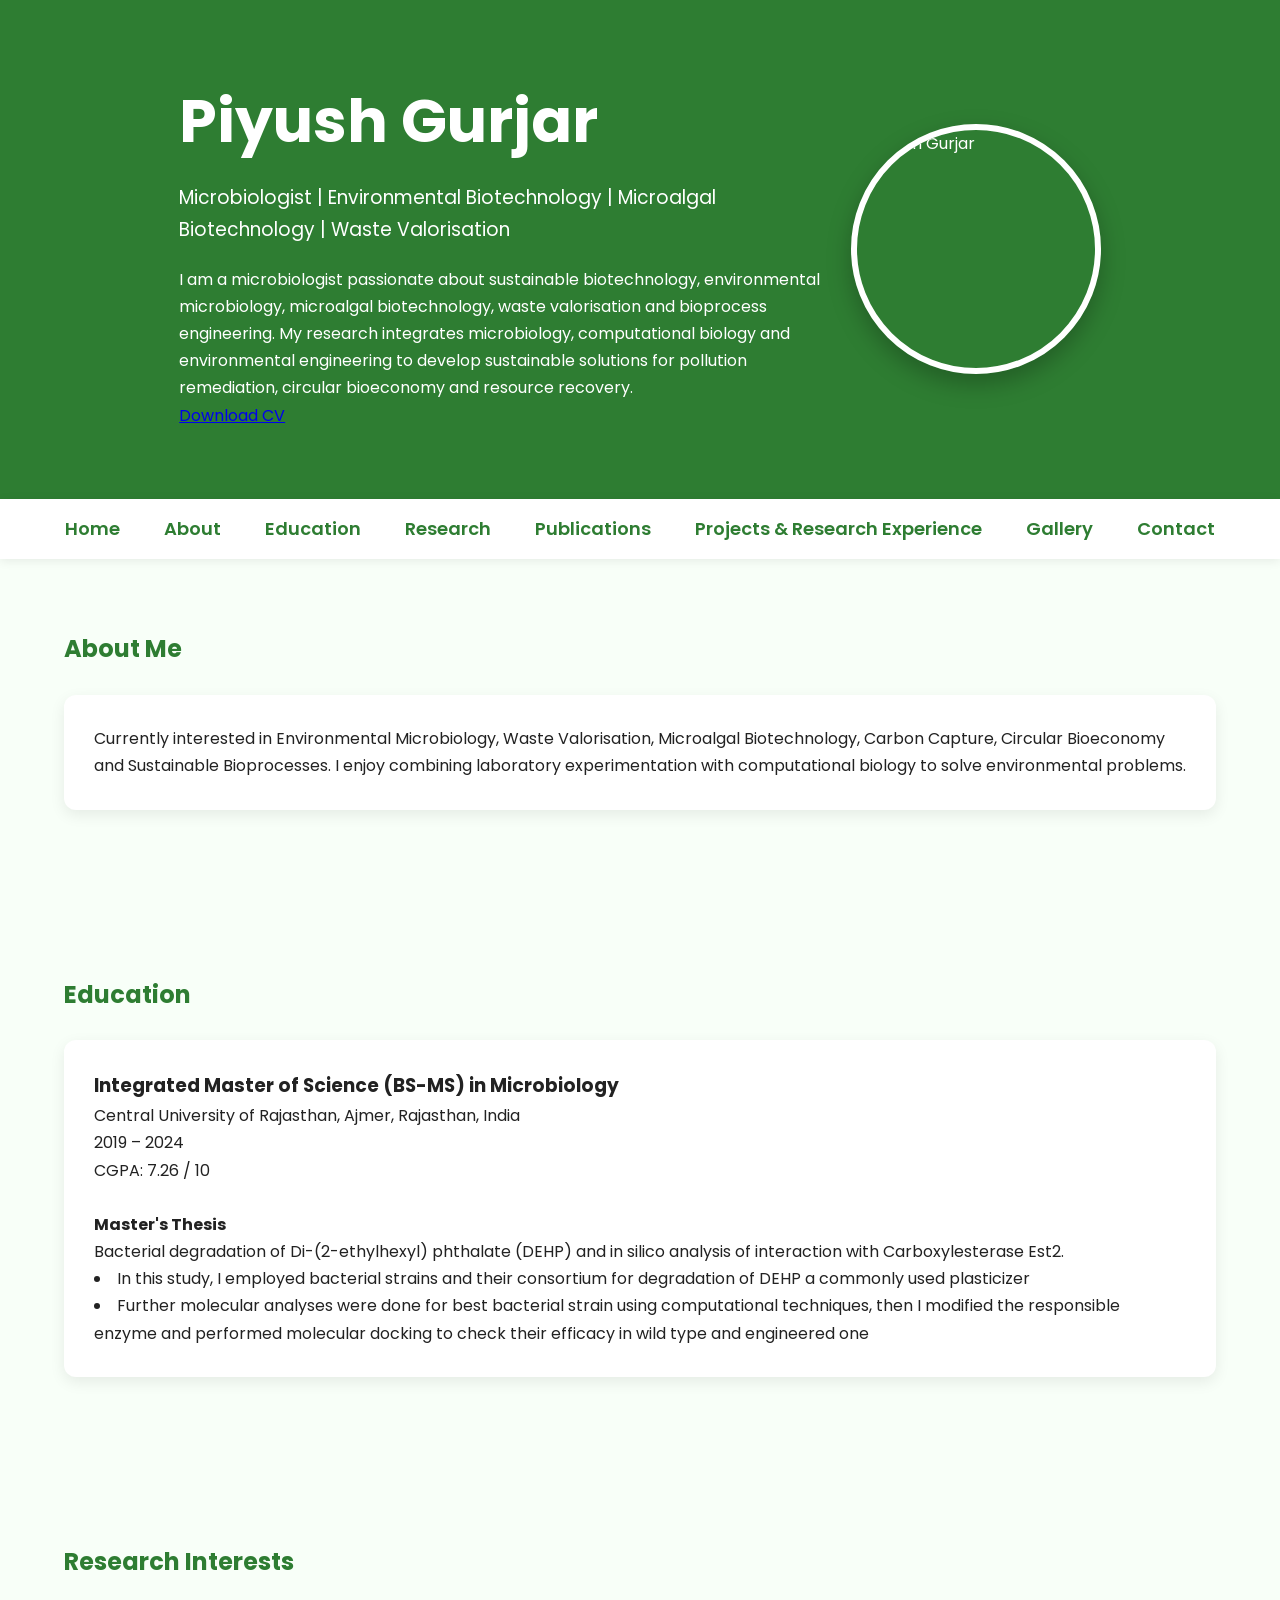
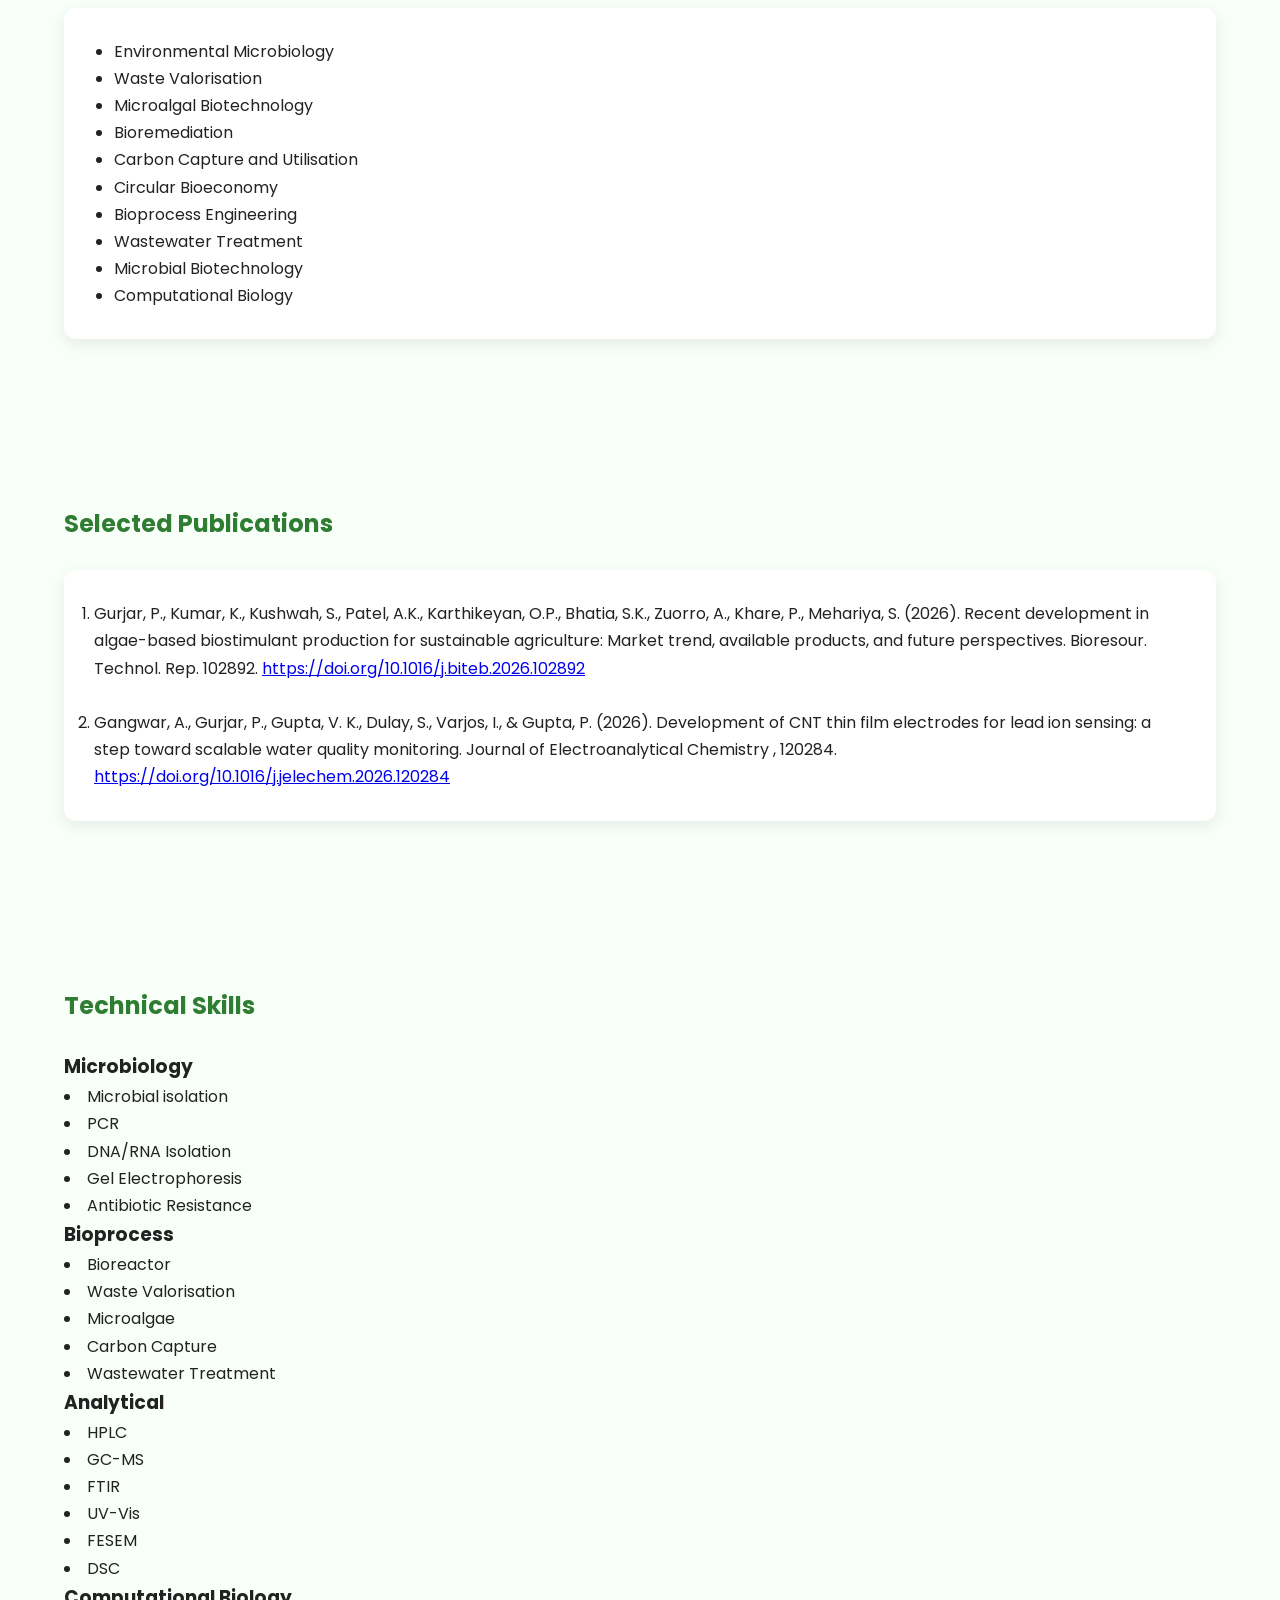
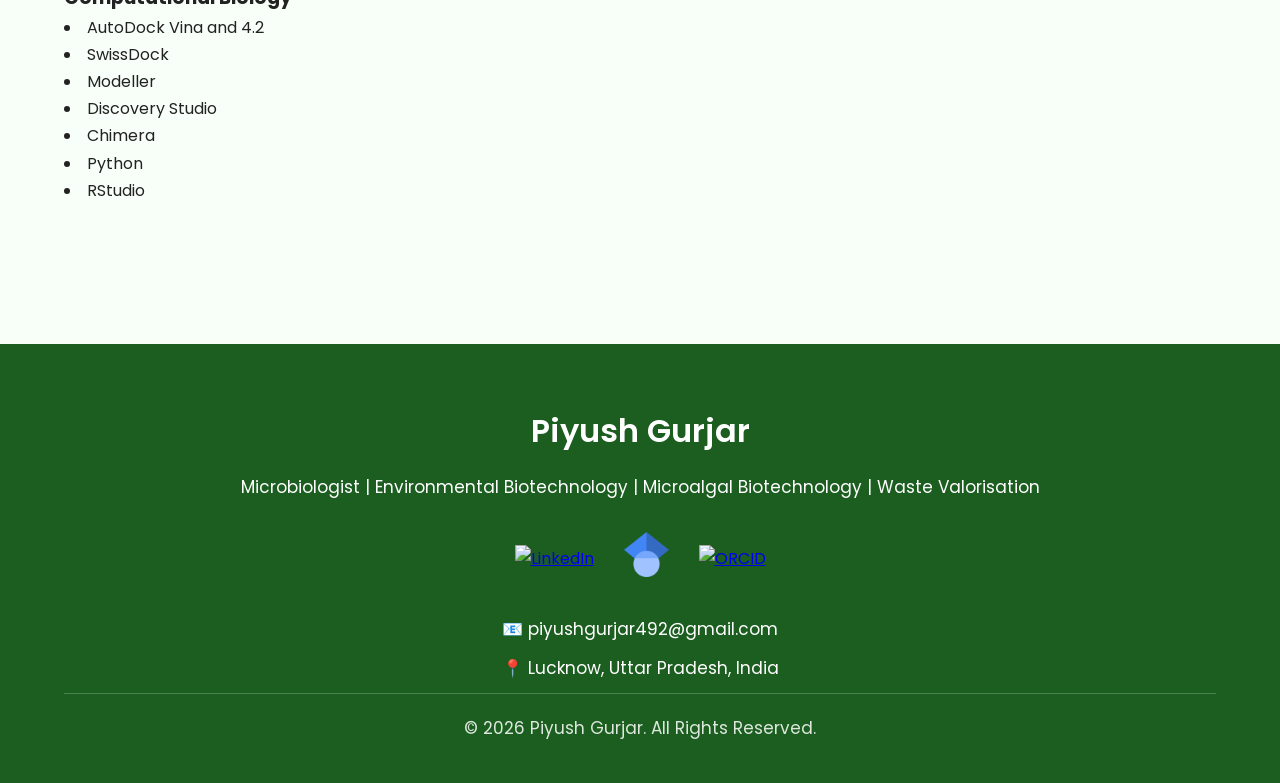
==== index.html @ f76531c5 "Update index.html" ====
<!DOCTYPE html>
<html lang="en">
<head>
<meta charset="UTF-8">
<meta name="viewport" content="width=device-width, initial-scale=1.0">

<title>Piyush Gurjar | Research Portfolio</title>

<link rel="icon" type="image/png" href="image/whatsApp.png">

<link href="https://fonts.googleapis.com/css2?family=Poppins:wght@300;400;500;600;700&display=swap" rel="stylesheet">

<style>

*{
margin:0;
padding:0;
box-sizing:border-box;
font-family:Poppins,sans-serif;
scroll-behavior:smooth;
}

html{

scroll-behavior:smooth;

}

section{

scroll-margin-top:80px;

}

body{

background:#F8FFF8;
color:#222;
line-height:1.7;

}

header{ 

background:#2E7D32; 
color:white; 
padding:70px 10%; 

}

.container{

width:90%;
max-width:1200px;
margin:auto;

}

.hero{

display:flex;
justify-content:space-between;
align-items:center;
flex-wrap:wrap;

}

.hero-text{

flex:1;

}

.hero h1{

font-size:60px;
font-weight:700;
margin-bottom:10px;

}

.hero h3{

font-weight:400;
margin-bottom:20px;

}

.hero p{

max-width:650px;

}

.photo{

width:250px;
height:250px;
border-radius:50%;
overflow:hidden;
border:6px solid white;
box-shadow:0 10px 25px rgba(0,0,0,0.25);

}

.photo img{

width:100%;
height:100%;
object-fit:cover;
display:block;

}

nav{

background:white;
padding:15px;
text-align:center;
box-shadow:0 2px 10px rgba(0,0,0,.08);

position:sticky;
top:0;
z-index:1000;

}

nav a{

text-decoration:none;
color:#2E7D32;
margin:20px;
font-weight:600;
font-size:18px;
transition:.3s;

}

nav a:hover{

color:#1B5E20;

}

section{

padding:70px 0;

}

h2{

color:#2E7D32;
margin-bottom:25px;

}

.card{

background:white;
padding:30px;
margin-bottom:25px;
border-radius:12px;
box-shadow:0 5px 15px rgba(0,0,0,.08);
transition:0.3s ease;

}

.card:hover{

transform:translateY(-8px);
box-shadow:0 15px 35px rgba(0,0,0,.15);

}

ul{

padding-left:20px;

}

/*======================================================
                      FOOTER
=======================================================*/

footer{

background:#1B5E20;
color:white;
width:100%;
padding:60px 0 30px;
margin-top:70px;

}

.footer-content{

width:90%;
max-width:1200px;
margin:auto;
text-align:center;

}

.footer-content h3{

font-size:32px;
font-weight:600;
margin-bottom:15px;

}

.footer-content p{

font-size:17px;
margin:10px 0;
line-height:1.7;

}

.footer-social{

display:flex;
justify-content:center;
align-items:center;
gap:30px;
margin:30px 0;

}

.footer-social img{

width:45px;
height:45px;
transition:.3s;

}

.footer-social img:hover{

transform:scale(1.15);

}

.footer-social img.linkedin-logo{

width:60px !important;
height:60px !important;

}

.copyright{

margin-top:30px;
padding-top:20px;
border-top:1px solid rgba(255,255,255,.25);
font-size:15px;
opacity:.85;

}
  
@media(max-width:800px){

.hero{

flex-direction:column;

}

.photo{

margin-top:40px;

}

.hero h1{

font-size:36px;

}

}

</style>

</head>

<body>

<header>

<div class="container hero">

<div class="hero-text">

<h1>Piyush Gurjar</h1>

<h3>Microbiologist | Environmental Biotechnology | Microalgal Biotechnology | Waste Valorisation</h3>

<p>

I am a microbiologist passionate about sustainable biotechnology, environmental microbiology, microalgal biotechnology, waste valorisation and bioprocess engineering. My research integrates microbiology, computational biology and environmental engineering to develop sustainable solutions for pollution remediation, circular bioeconomy and resource recovery.

</p>

<a href="cv/Piyush_Gurjar_CV.pdf" class="button">Download CV</a>

</div>

<div class="photo">
    <img src="image/WhatsApp.jpg" alt="Piyush Gurjar">
</div>

</div>

</header>

<nav>

<a href="index.html">Home</a>

<a href="about.html">About</a>

<a href="education.html">Education</a>

<a href="research.html">Research</a>

<a href="publications.html">Publications</a>

<a href="projects.html">Projects & Research Experience </a>

<a href="gallery.html">Gallery</a>

<a href="contact.html">Contact</a>

</nav>

<div class="container">

<section id="about">

<h2>About Me</h2>

<div class="card">

<p>

Currently interested in Environmental Microbiology, Waste Valorisation, Microalgal Biotechnology, Carbon Capture, Circular Bioeconomy and Sustainable Bioprocesses.

I enjoy combining laboratory experimentation with computational biology to solve environmental problems.

</p>

</div>

</section>

<section id="education">

<h2>Education</h2>

<div class="card">

<h3>Integrated Master of Science (BS-MS) in Microbiology</h3>

<p>

Central University of Rajasthan, Ajmer, Rajasthan, India

</p>

<p>

2019 – 2024

</p>

<p>

CGPA: 7.26 / 10

</p>

<br>

<b>Master's Thesis</b>

<p>

Bacterial degradation of Di-(2-ethylhexyl) phthalate (DEHP) and in silico analysis of interaction with Carboxylesterase Est2.

<p>
    
<li>In this study, I employed bacterial strains and their consortium for degradation of DEHP a commonly used plasticizer</li>
<li>Further molecular analyses were done for best bacterial strain using computational techniques, then I modified the responsible enzyme and performed molecular docking to check their efficacy in wild type and engineered one</li>

<p>

</p>

</div>

</section>

<section id="research">

<h2>Research Interests</h2>

<div class="card">

<ul>

<li>Environmental Microbiology</li>

<li>Waste Valorisation</li>

<li>Microalgal Biotechnology</li>

<li>Bioremediation</li>

<li>Carbon Capture and Utilisation</li>

<li>Circular Bioeconomy</li>

<li>Bioprocess Engineering</li>

<li>Wastewater Treatment</li>

<li>Microbial Biotechnology</li>

<li>Computational Biology</li>

</ul>

</div>

</section>

<section id="publications">

<h2>Selected Publications</h2>

<div class="card">

<ol>

<li>

Gurjar, P., Kumar, K., Kushwah, S., Patel, A.K., Karthikeyan, O.P., Bhatia, S.K., Zuorro, A., Khare, P., Mehariya, S. (2026). Recent development in algae-based biostimulant production for sustainable agriculture: Market trend, available products, and future perspectives. <i> </i>Bioresour. Technol. Rep. <i></i> 102892. <a href="https://doi.org/10.1016/j.biteb.2026.102892" target="_blank">
https://doi.org/10.1016/j.biteb.2026.102892
</a>

</li>

<br>

<li>

Gangwar, A., Gurjar, P., Gupta, V. K., Dulay, S., Varjos, I., & Gupta, P. (2026). Development of CNT thin film electrodes for lead ion sensing: a step toward scalable water quality monitoring. <i> </i>Journal of Electroanalytical Chemistry <i></i>, 120284. <a href="https://doi.org/10.1016/j.jelechem.2026.120284" target="_blank">
https://doi.org/10.1016/j.jelechem.2026.120284
</a>

</li>

</ol>

</div>

</section>

<section id="skills">

<h2>Technical Skills</h2>

<div class="skills">

<div class="skill">

<h3>Microbiology</h3>

 <li>Microbial isolation</li>

 <li>PCR</li>

 <li>DNA/RNA Isolation</li>

 <li>Gel Electrophoresis</li>

 <li>Antibiotic Resistance</li>

</div>

<div class="skill">

<h3>Bioprocess</h3>

<li>Bioreactor</li>

<li>Waste Valorisation</li>

<li>Microalgae</li>

<li>Carbon Capture</li>

<li>Wastewater Treatment</li>

</div>

<div class="skill">

<h3>Analytical</h3>

<li>HPLC</li>

<li>GC-MS</li>

<li>FTIR</li>

<li>UV-Vis</li>

<li>FESEM</li>

<li>DSC</li>

</div>

<div class="skill">

<h3>Computational Biology</h3>

<li>AutoDock Vina and 4.2</li>

<li>SwissDock</li>

<li>Modeller</li>

<li>Discovery Studio</li>

<li>Chimera</li>

<li>Python</li>

<li>RStudio</li>

</div>

</div>

</section>

</div>

<!-- ===================== FOOTER ===================== -->

<footer>

<div class="footer-content">

<h3>Piyush Gurjar</h3>

<p>

Microbiologist | Environmental Biotechnology | Microalgal Biotechnology | Waste Valorisation

</p>

<div class="footer-social">

<a href="https://www.linkedin.com/in/piyush-gurjar-007026311/" target="_blank">
    <img src="image/Linkedin.png" alt="LinkedIn" style="width:75px; height:75px;">
</a>

<a href="https://scholar.google.com/citations?user=6r19AZgAAAAJ&hl=en" target="_blank">

<img src="image/Google Scholar.png" alt="Google Scholar">

</a>

<a href="https://orcid.org/0009-0009-3135-6695" target="_blank">

<img src="image/ORCID_iD.png" alt="ORCID">

</a>

</div>

<p>

📧 piyushgurjar492@gmail.com

</p>

<p>

📍 Lucknow, Uttar Pradesh, India

</p>

<p class="copyright">

© 2026 Piyush Gurjar. All Rights Reserved.

</p>

</div>

</footer>

</body>

</html>
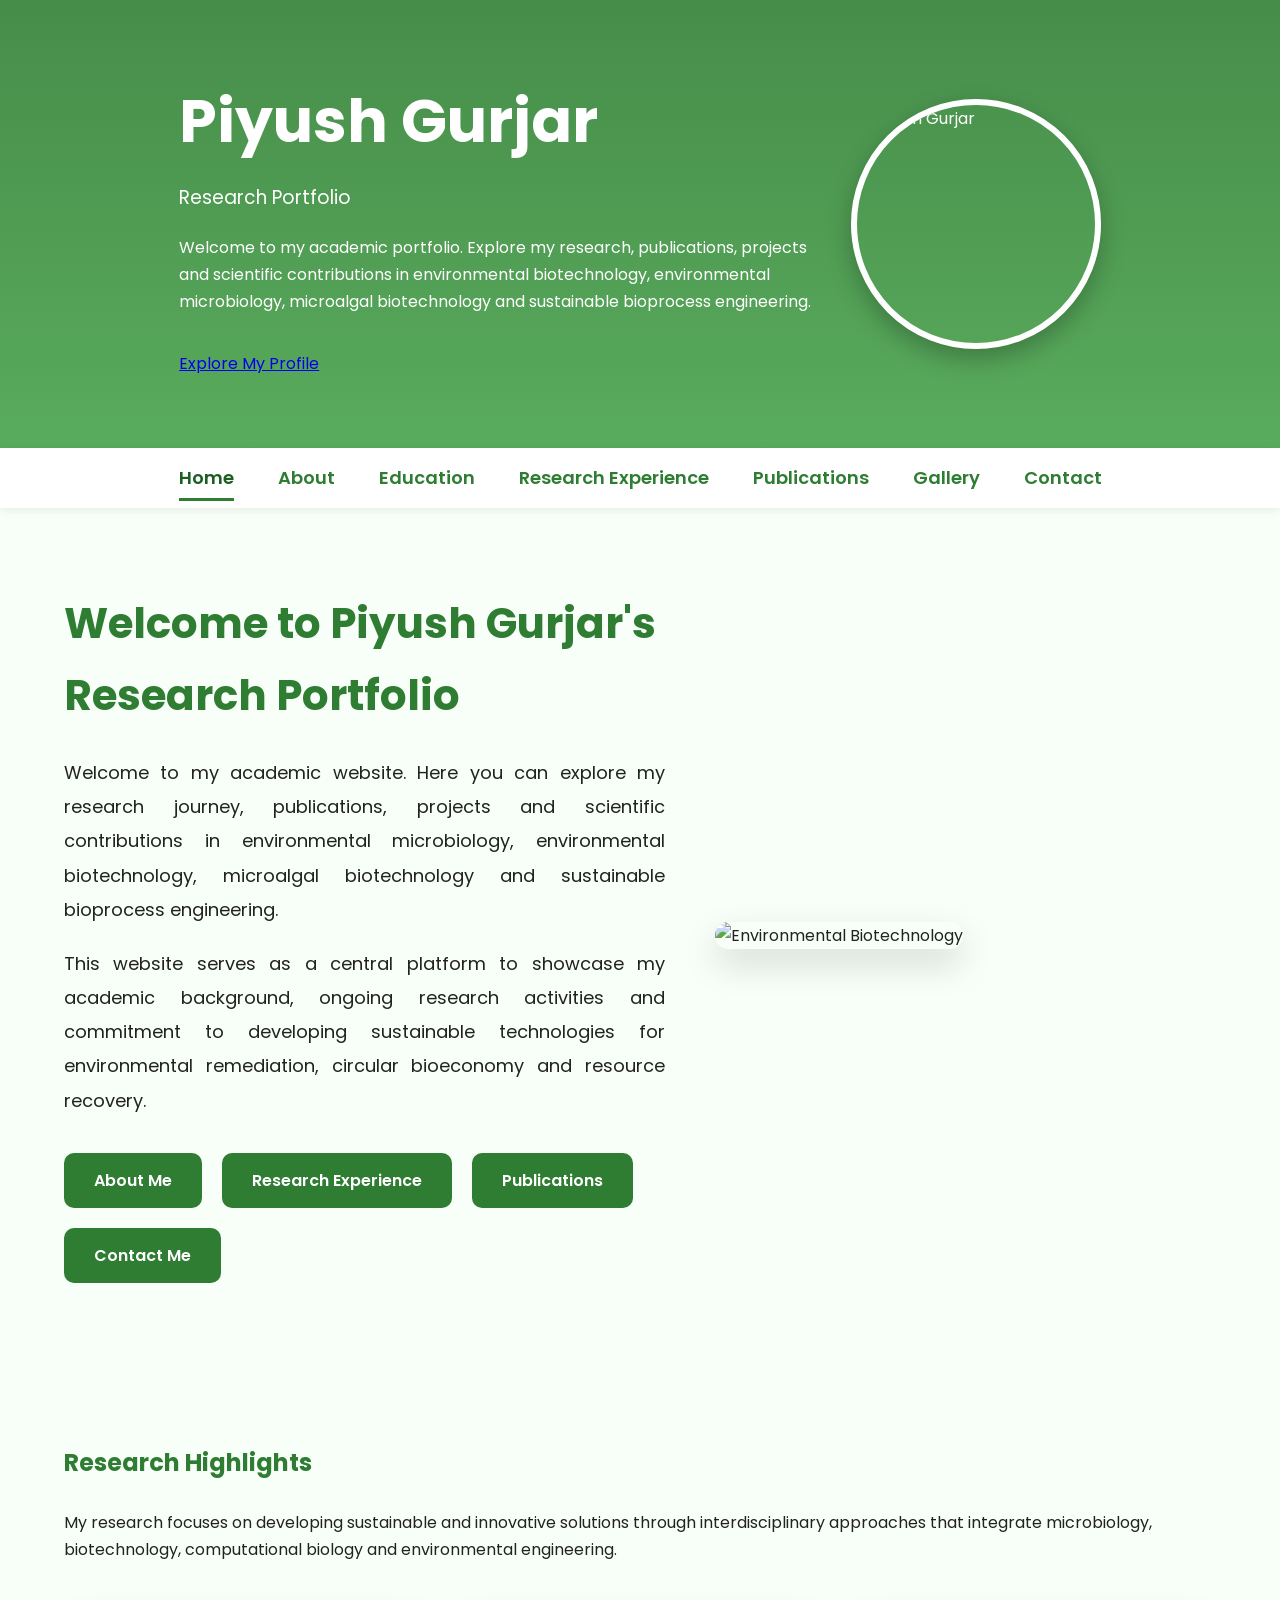
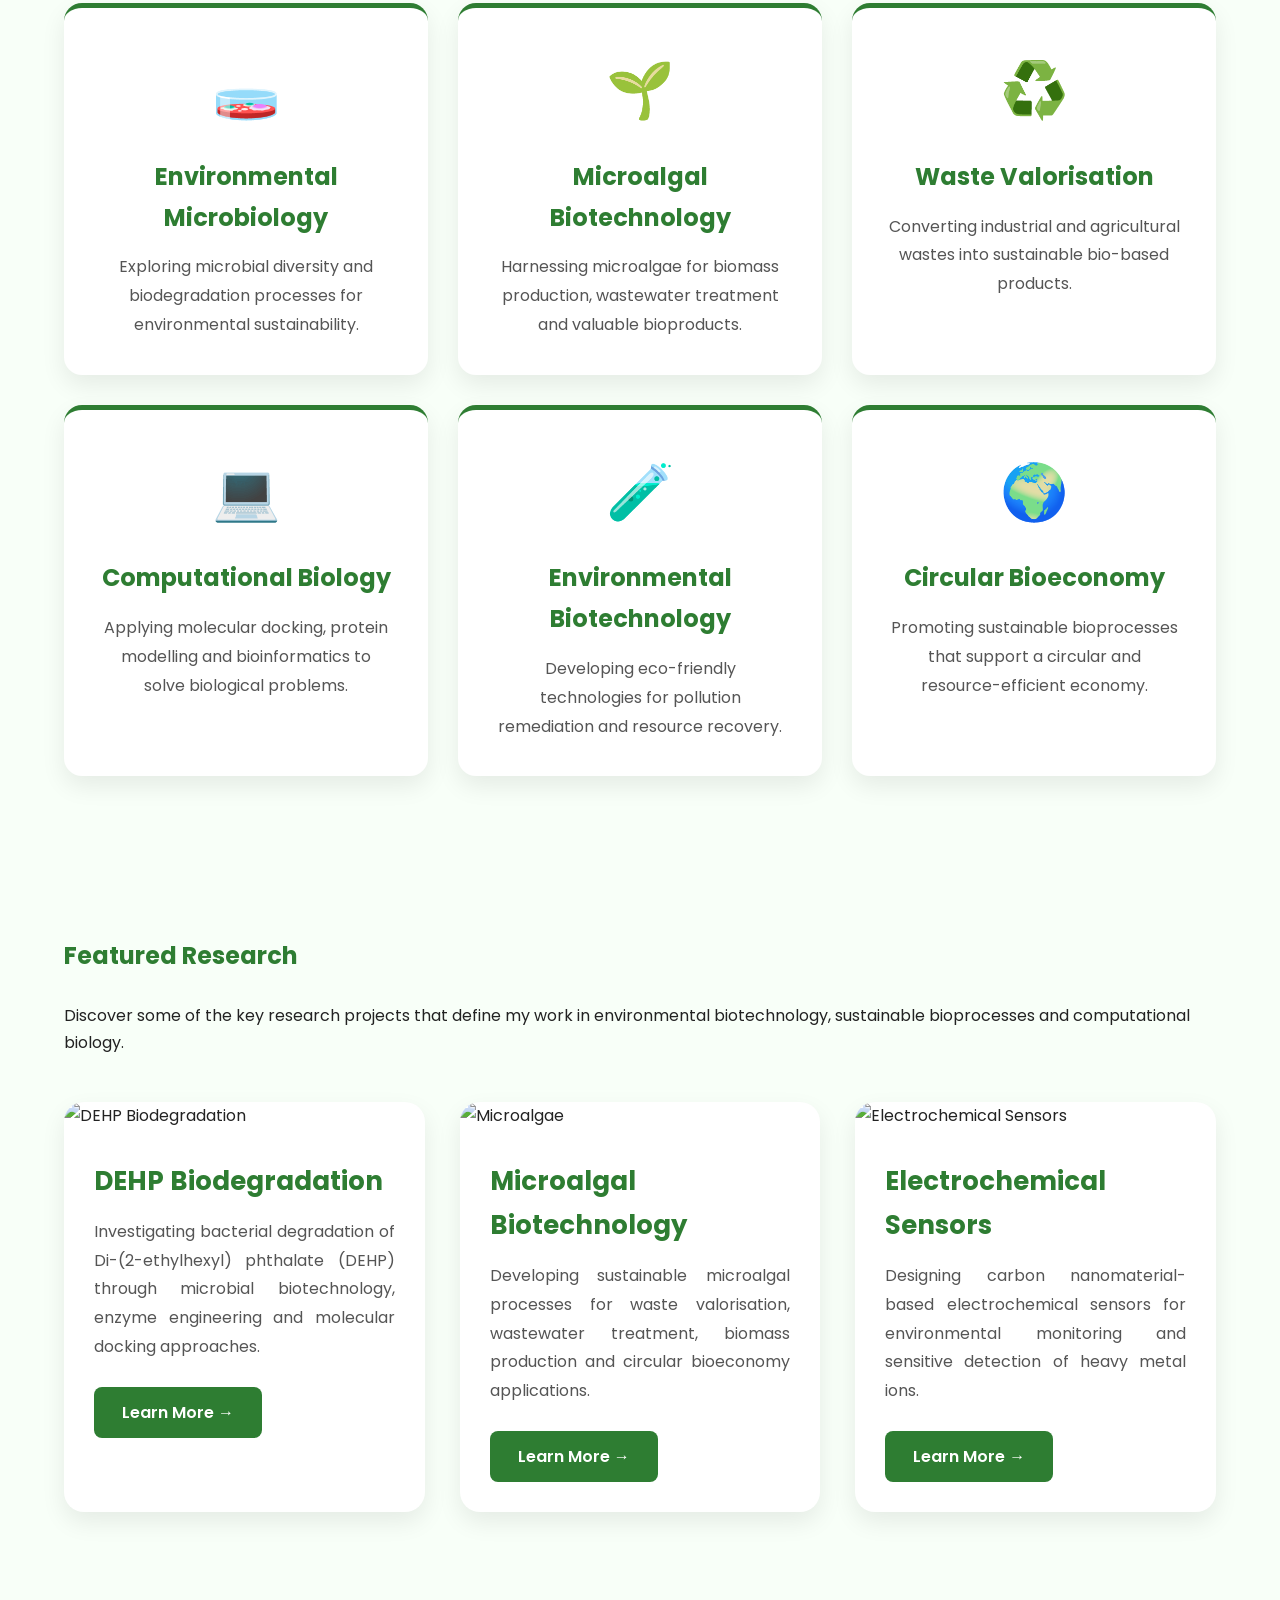
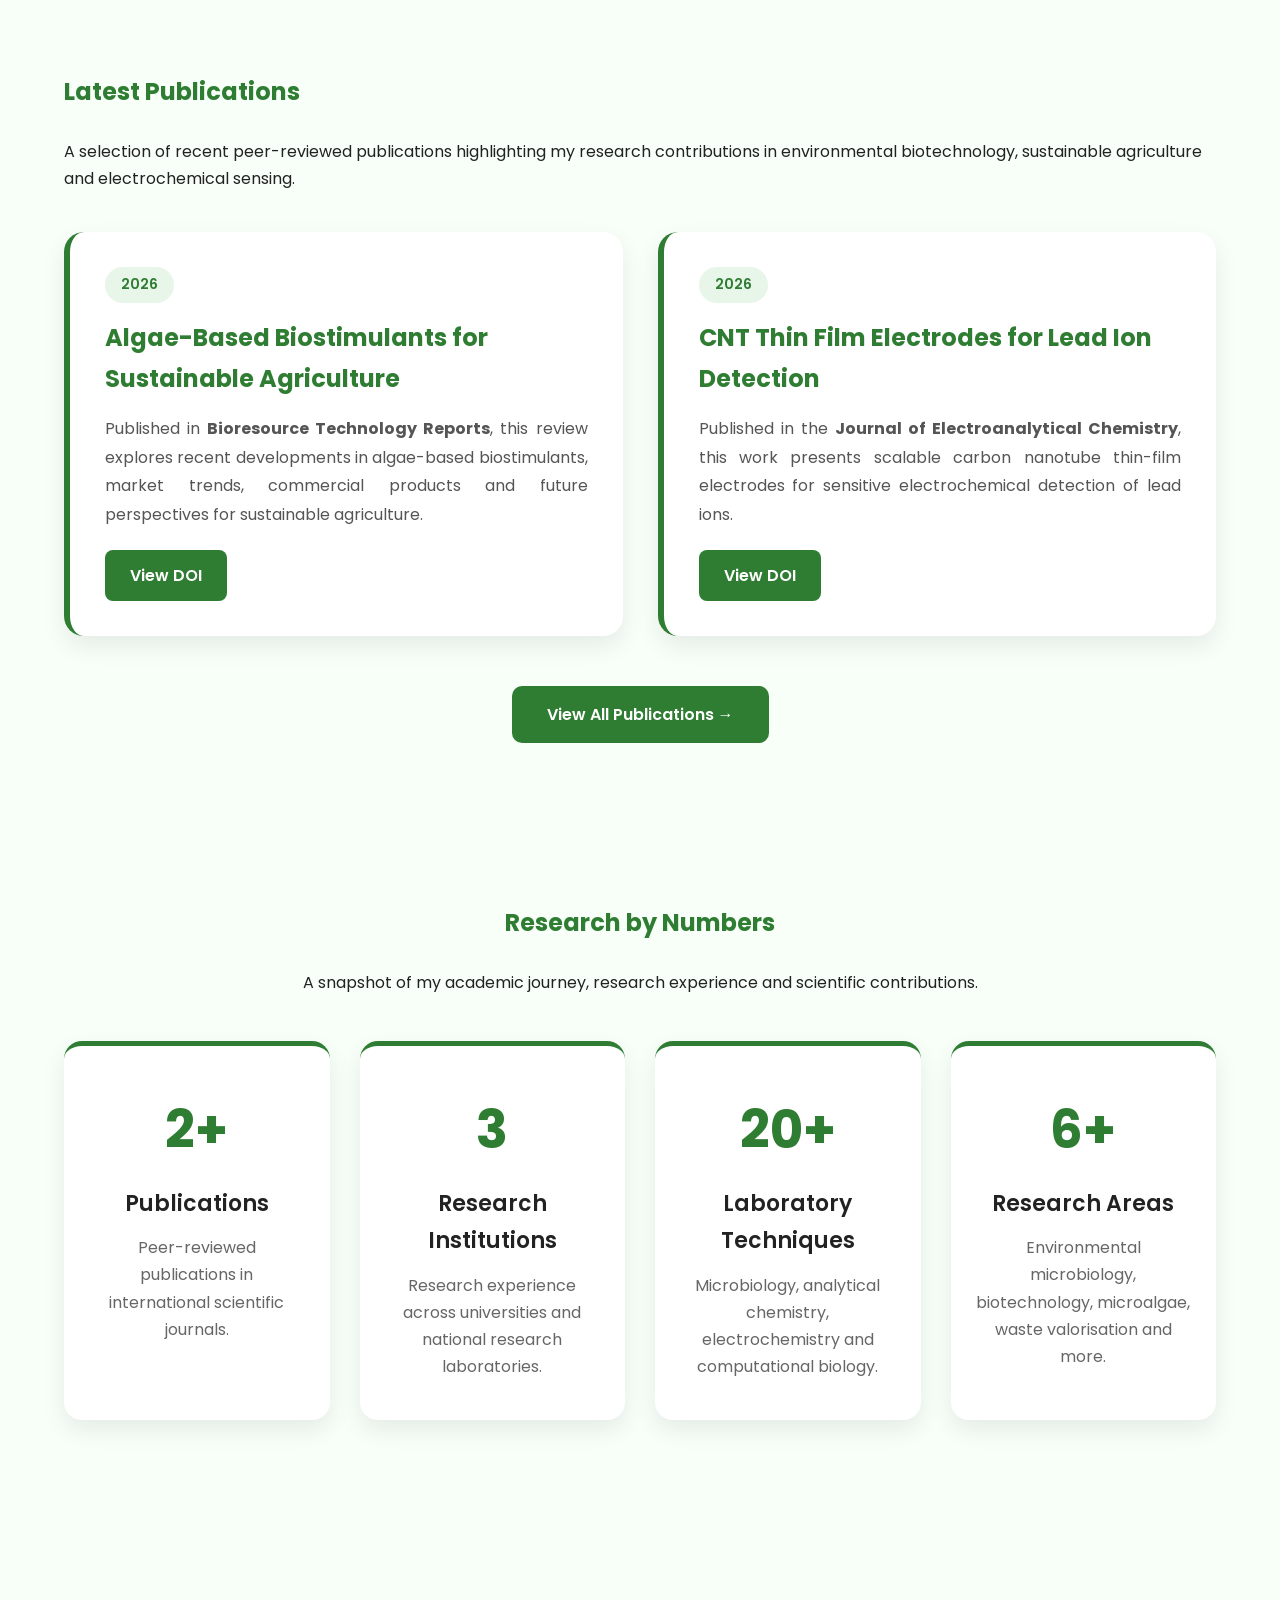
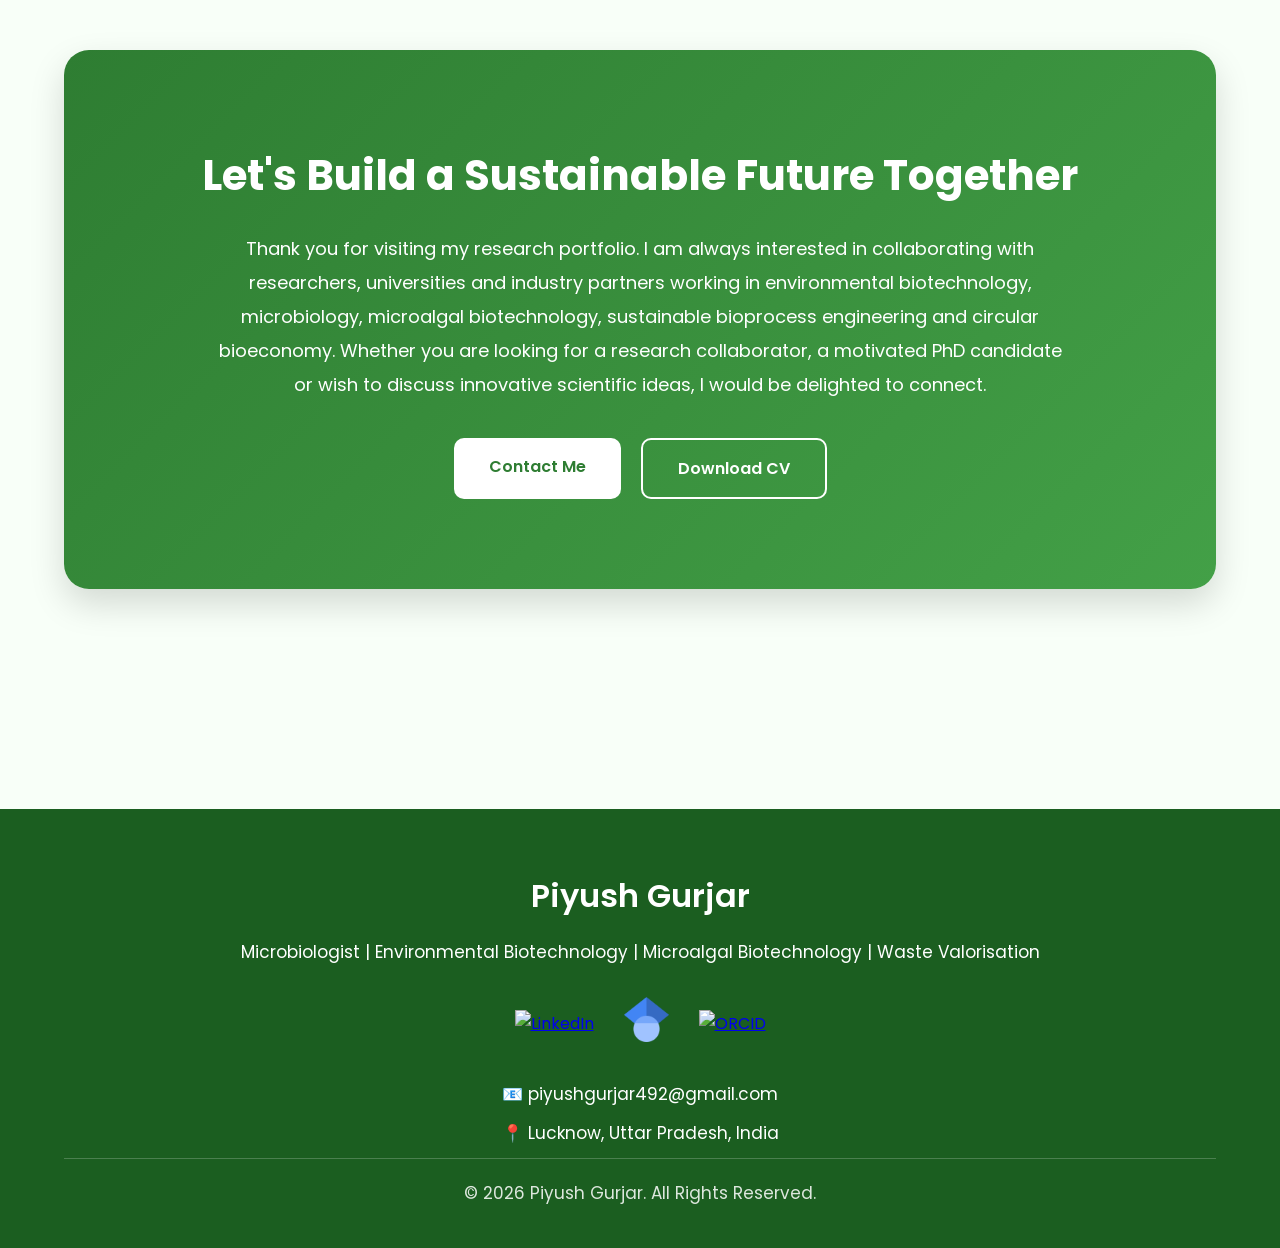
==== commit f01ef5da: "Update index.html" ====
--- a/index.html
+++ b/index.html
@@ -4,7 +4,7 @@
 <meta charset="UTF-8">
 <meta name="viewport" content="width=device-width, initial-scale=1.0">
 
-<title>Piyush Gurjar | Research Portfolio</title>
+<title>Home | Piyush Gurjar</title>
 
 <link rel="icon" type="image/png" href="image/whatsApp.png">
 
@@ -40,11 +40,14 @@
 
 }
 
-header{ 
-
-background:#2E7D32; 
-color:white; 
-padding:70px 10%; 
+header{
+
+background:
+linear-gradient(rgba(46,125,50,.88),rgba(67,160,71,.88)),
+url("image/header-bg.jpg") center/cover;
+
+padding:70px 10%;
+color:white;
 
 }
 
@@ -139,6 +142,17 @@
 nav a:hover{
 
 color:#1B5E20;
+background:#E8F5E9;
+padding:8px 15px;
+border-radius:8px;
+
+}
+
+nav a.active{
+
+color:#1B5E20;
+border-bottom:3px solid #2E7D32;
+padding-bottom:8px;
 
 }
 
@@ -281,6 +295,513 @@
 
 }
 
+/*======================================================
+        WELCOME SECTION
+=======================================================*/
+
+.welcome{
+
+padding:80px 0;
+
+}
+
+.welcome-grid{
+
+display:grid;
+
+grid-template-columns:1.2fr 1fr;
+
+gap:50px;
+
+align-items:center;
+
+}
+
+.welcome-text h2{
+
+font-size:42px;
+
+color:#2E7D32;
+
+margin-bottom:25px;
+
+}
+
+.welcome-text p{
+
+font-size:18px;
+
+line-height:1.9;
+
+margin-bottom:20px;
+
+text-align:justify;
+
+}
+
+.welcome-image img{
+
+width:100%;
+
+border-radius:20px;
+
+box-shadow:0 15px 35px rgba(0,0,0,.15);
+
+}
+
+.welcome-buttons{
+
+margin-top:35px;
+
+display:flex;
+
+gap:20px;
+
+flex-wrap:wrap;
+
+}
+
+.home-btn{
+
+background:#2E7D32;
+
+color:white;
+
+padding:14px 30px;
+
+text-decoration:none;
+
+border-radius:10px;
+
+font-weight:600;
+
+transition:.3s;
+
+}
+
+.home-btn:hover{
+
+background:#1B5E20;
+
+transform:translateY(-4px);
+
+}
+
+/*======================================================
+                RESEARCH HIGHLIGHTS
+=======================================================*/
+
+.highlights{
+
+padding:80px 0;
+
+}
+
+.highlight-grid{
+
+display:grid;
+grid-template-columns:repeat(auto-fit,minmax(280px,1fr));
+gap:30px;
+margin-top:40px;
+
+}
+
+.highlight-card{
+
+background:white;
+padding:35px;
+text-align:center;
+border-radius:18px;
+box-shadow:0 10px 25px rgba(0,0,0,.08);
+border-top:5px solid #2E7D32;
+transition:.35s;
+
+}
+
+.highlight-card:hover{
+
+transform:translateY(-8px);
+box-shadow:0 20px 40px rgba(0,0,0,.15);
+
+}
+
+.highlight-icon{
+
+font-size:55px;
+margin-bottom:20px;
+
+}
+
+.highlight-card h3{
+
+color:#2E7D32;
+font-size:24px;
+margin-bottom:15px;
+
+}
+
+.highlight-card p{
+
+color:#555;
+line-height:1.8;
+text-align:center;
+
+}
+
+/*======================================================
+                FEATURED RESEARCH
+=======================================================*/
+
+.featured{
+
+padding:80px 0;
+
+}
+
+.featured-grid{
+
+display:grid;
+grid-template-columns:repeat(auto-fit,minmax(340px,1fr));
+gap:35px;
+margin-top:45px;
+
+}
+
+.featured-card{
+
+background:white;
+border-radius:20px;
+overflow:hidden;
+box-shadow:0 10px 25px rgba(0,0,0,.08);
+transition:.35s;
+
+}
+
+.featured-card:hover{
+
+transform:translateY(-10px);
+box-shadow:0 20px 40px rgba(0,0,0,.15);
+
+}
+
+.featured-card img{
+
+width:100%;
+height:240px;
+object-fit:cover;
+transition:.4s;
+
+}
+
+.featured-card:hover img{
+
+transform:scale(1.05);
+
+}
+
+.featured-content{
+
+padding:30px;
+
+}
+
+.featured-content h3{
+
+color:#2E7D32;
+font-size:26px;
+margin-bottom:15px;
+
+}
+
+.featured-content p{
+
+line-height:1.8;
+margin-bottom:25px;
+color:#555;
+text-align:justify;
+
+}
+
+.featured-btn{
+
+display:inline-block;
+padding:12px 28px;
+background:#2E7D32;
+color:white;
+text-decoration:none;
+font-weight:600;
+border-radius:8px;
+transition:.3s;
+
+}
+
+.featured-btn:hover{
+
+background:#1B5E20;
+
+}
+
+/*======================================================
+                LATEST PUBLICATIONS
+=======================================================*/
+
+.publication-preview{
+
+padding:80px 0;
+
+}
+
+.publication-grid{
+
+display:grid;
+grid-template-columns:repeat(auto-fit,minmax(380px,1fr));
+gap:35px;
+margin-top:40px;
+
+}
+
+.publication-card{
+
+background:white;
+padding:35px;
+border-radius:20px;
+box-shadow:0 10px 25px rgba(0,0,0,.08);
+border-left:6px solid #2E7D32;
+transition:.35s;
+
+}
+
+.publication-card:hover{
+
+transform:translateY(-8px);
+box-shadow:0 20px 40px rgba(0,0,0,.15);
+
+}
+
+.publication-year{
+
+display:inline-block;
+background:#E8F5E9;
+color:#2E7D32;
+padding:6px 16px;
+border-radius:20px;
+font-size:14px;
+font-weight:600;
+margin-bottom:15px;
+
+}
+
+.publication-card h3{
+
+color:#2E7D32;
+font-size:24px;
+margin-bottom:15px;
+
+}
+
+.publication-card p{
+
+line-height:1.8;
+text-align:justify;
+margin-bottom:20px;
+color:#555;
+
+}
+
+.publication-links{
+
+display:flex;
+gap:15px;
+flex-wrap:wrap;
+
+}
+
+.publication-btn{
+
+display:inline-block;
+padding:12px 25px;
+background:#2E7D32;
+color:white;
+text-decoration:none;
+border-radius:8px;
+font-weight:600;
+transition:.3s;
+
+}
+
+.publication-btn:hover{
+
+background:#1B5E20;
+
+}
+
+.view-all{
+
+text-align:center;
+margin-top:50px;
+
+}
+
+.view-all a{
+
+display:inline-block;
+padding:15px 35px;
+background:#2E7D32;
+color:white;
+text-decoration:none;
+border-radius:10px;
+font-weight:600;
+transition:.3s;
+
+}
+
+.view-all a:hover{
+
+background:#1B5E20;
+
+}
+
+/*======================================================
+                RESEARCH BY NUMBERS
+=======================================================*/
+
+.statistics{
+
+padding:80px 0;
+text-align:center;
+
+}
+
+.stats-grid{
+
+display:grid;
+grid-template-columns:repeat(auto-fit,minmax(220px,1fr));
+gap:30px;
+margin-top:45px;
+
+}
+
+.stat-card{
+
+background:white;
+padding:40px 25px;
+border-radius:18px;
+box-shadow:0 10px 25px rgba(0,0,0,.08);
+border-top:5px solid #2E7D32;
+transition:.35s;
+
+}
+
+.stat-card:hover{
+
+transform:translateY(-8px);
+box-shadow:0 20px 40px rgba(0,0,0,.15);
+
+}
+
+.stat-number{
+
+font-size:52px;
+font-weight:700;
+color:#2E7D32;
+margin-bottom:10px;
+
+}
+
+.stat-title{
+
+font-size:22px;
+font-weight:600;
+margin-bottom:12px;
+color:#222;
+
+}
+
+.stat-card p{
+
+font-size:16px;
+line-height:1.7;
+color:#666;
+
+}
+
+/*======================================================
+            COLLABORATION SECTION
+=======================================================*/
+
+.collaboration{
+
+padding:90px 50px;
+margin:80px 0;
+background:linear-gradient(135deg,#2E7D32,#43A047);
+border-radius:25px;
+text-align:center;
+color:white;
+box-shadow:0 15px 35px rgba(0,0,0,.15);
+
+}
+
+.collaboration h2{
+
+font-size:42px;
+margin-bottom:20px;
+color:white;
+
+}
+
+.collaboration p{
+
+max-width:850px;
+margin:0 auto 35px;
+font-size:18px;
+line-height:1.9;
+
+}
+
+.collaboration-buttons{
+
+display:flex;
+justify-content:center;
+flex-wrap:wrap;
+gap:20px;
+
+}
+
+.collaboration-btn{
+
+display:inline-block;
+padding:15px 35px;
+background:white;
+color:#2E7D32;
+text-decoration:none;
+font-weight:600;
+border-radius:10px;
+transition:.3s;
+
+}
+
+.collaboration-btn:hover{
+
+background:#E8F5E9;
+transform:translateY(-4px);
+
+}
+
+.collaboration-btn.secondary{
+
+background:transparent;
+border:2px solid white;
+color:white;
+
+}
+
+.collaboration-btn.secondary:hover{
+
+background:white;
+color:#2E7D32;
+
+}
+  
 </style>
 
 </head>
@@ -295,40 +816,48 @@
 
 <h1>Piyush Gurjar</h1>
 
-<h3>Microbiologist | Environmental Biotechnology | Microalgal Biotechnology | Waste Valorisation</h3>
-
-<p>
-
-I am a microbiologist passionate about sustainable biotechnology, environmental microbiology, microalgal biotechnology, waste valorisation and bioprocess engineering. My research integrates microbiology, computational biology and environmental engineering to develop sustainable solutions for pollution remediation, circular bioeconomy and resource recovery.
-
-</p>
-
-<a href="cv/Piyush_Gurjar_CV.pdf" class="button">Download CV</a>
-
-</div>
+<h3>Research Portfolio</h3>
+
+<p>
+
+Welcome to my academic portfolio. Explore my research, publications, projects and scientific contributions in environmental biotechnology, environmental microbiology, microalgal biotechnology and sustainable bioprocess engineering.
+
+</p>
+
+<div class="welcome-buttons">
+
+<a href="about.html" class="button">
+
+Explore My Profile
+
+</a>
+
+</div>
+
+</div> <!-- Close hero-text -->
 
 <div class="photo">
-    <img src="image/WhatsApp.jpg" alt="Piyush Gurjar">
-</div>
-
-</div>
+
+<img src="image/WhatsApp.jpg" alt="Piyush Gurjar">
+
+</div>
+
+</div> <!-- Close hero -->
 
 </header>
 
 <nav>
 
-<a href="index.html">Home</a>
+<a href="index.html" class="active">Home</a>
 
 <a href="about.html">About</a>
 
 <a href="education.html">Education</a>
 
-<a href="research.html">Research</a>
+<a href="research.html">Research Experience</a>
 
 <a href="publications.html">Publications</a>
 
-<a href="projects.html">Projects & Research Experience </a>
-
 <a href="gallery.html">Gallery</a>
 
 <a href="contact.html">Contact</a>
@@ -337,210 +866,453 @@
 
 <div class="container">
 
-<section id="about">
-
-<h2>About Me</h2>
-
-<div class="card">
-
-<p>
-
-Currently interested in Environmental Microbiology, Waste Valorisation, Microalgal Biotechnology, Carbon Capture, Circular Bioeconomy and Sustainable Bioprocesses.
-
-I enjoy combining laboratory experimentation with computational biology to solve environmental problems.
-
-</p>
+<!--======================================================
+            WELCOME TO MY RESEARCH PORTFOLIO
+=======================================================-->
+
+<section class="welcome">
+
+<div class="welcome-grid">
+
+<div class="welcome-text">
+
+<h2>Welcome to Piyush Gurjar's Research Portfolio</h2>
+
+<p>
+
+Welcome to my academic website. Here you can explore my research journey, publications, projects and scientific contributions in environmental microbiology, environmental biotechnology, microalgal biotechnology and sustainable bioprocess engineering.
+
+</p>
+
+<p>
+
+This website serves as a central platform to showcase my academic background, ongoing research activities and commitment to developing sustainable technologies for environmental remediation, circular bioeconomy and resource recovery.
+
+</p>
+
+<div class="welcome-buttons">
+
+<a href="about.html" class="home-btn">
+
+About Me
+
+</a>
+
+<a href="research.html" class="home-btn">
+
+Research Experience
+
+</a>
+
+<a href="publications.html" class="home-btn">
+
+Publications
+
+</a>
+
+<a href="contact.html" class="home-btn">
+
+Contact Me
+
+</a>
+
+</div>
+
+</div>
+
+<div class="welcome-image">
+
+<img src="image/home-banner.jpg" alt="Environmental Biotechnology">
+
+</div>
 
 </div>
 
 </section>
 
-<section id="education">
-
-<h2>Education</h2>
-
-<div class="card">
-
-<h3>Integrated Master of Science (BS-MS) in Microbiology</h3>
-
-<p>
-
-Central University of Rajasthan, Ajmer, Rajasthan, India
-
-</p>
-
-<p>
-
-2019 – 2024
-
-</p>
-
-<p>
-
-CGPA: 7.26 / 10
-
-</p>
-
-<br>
-
-<b>Master's Thesis</b>
-
-<p>
-
-Bacterial degradation of Di-(2-ethylhexyl) phthalate (DEHP) and in silico analysis of interaction with Carboxylesterase Est2.
-
-<p>
-    
-<li>In this study, I employed bacterial strains and their consortium for degradation of DEHP a commonly used plasticizer</li>
-<li>Further molecular analyses were done for best bacterial strain using computational techniques, then I modified the responsible enzyme and performed molecular docking to check their efficacy in wild type and engineered one</li>
-
-<p>
-
-</p>
+<!--======================================================
+                RESEARCH HIGHLIGHTS
+=======================================================-->
+
+<section class="highlights">
+
+<h2>Research Highlights</h2>
+
+<p>
+
+My research focuses on developing sustainable and innovative solutions through interdisciplinary approaches that integrate microbiology, biotechnology, computational biology and environmental engineering.
+
+</p>
+
+<div class="highlight-grid">
+
+<div class="highlight-card">
+
+<div class="highlight-icon">🧫</div>
+
+<h3>Environmental Microbiology</h3>
+
+<p>
+
+Exploring microbial diversity and biodegradation processes for environmental sustainability.
+
+</p>
+
+</div>
+
+<div class="highlight-card">
+
+<div class="highlight-icon">🌱</div>
+
+<h3>Microalgal Biotechnology</h3>
+
+<p>
+
+Harnessing microalgae for biomass production, wastewater treatment and valuable bioproducts.
+
+</p>
+
+</div>
+
+<div class="highlight-card">
+
+<div class="highlight-icon">♻️</div>
+
+<h3>Waste Valorisation</h3>
+
+<p>
+
+Converting industrial and agricultural wastes into sustainable bio-based products.
+
+</p>
+
+</div>
+
+<div class="highlight-card">
+
+<div class="highlight-icon">💻</div>
+
+<h3>Computational Biology</h3>
+
+<p>
+
+Applying molecular docking, protein modelling and bioinformatics to solve biological problems.
+
+</p>
+
+</div>
+
+<div class="highlight-card">
+
+<div class="highlight-icon">🧪</div>
+
+<h3>Environmental Biotechnology</h3>
+
+<p>
+
+Developing eco-friendly technologies for pollution remediation and resource recovery.
+
+</p>
+
+</div>
+
+<div class="highlight-card">
+
+<div class="highlight-icon">🌍</div>
+
+<h3>Circular Bioeconomy</h3>
+
+<p>
+
+Promoting sustainable bioprocesses that support a circular and resource-efficient economy.
+
+</p>
+
+</div>
 
 </div>
 
 </section>
 
-<section id="research">
-
-<h2>Research Interests</h2>
-
-<div class="card">
-
-<ul>
-
-<li>Environmental Microbiology</li>
-
-<li>Waste Valorisation</li>
-
-<li>Microalgal Biotechnology</li>
-
-<li>Bioremediation</li>
-
-<li>Carbon Capture and Utilisation</li>
-
-<li>Circular Bioeconomy</li>
-
-<li>Bioprocess Engineering</li>
-
-<li>Wastewater Treatment</li>
-
-<li>Microbial Biotechnology</li>
-
-<li>Computational Biology</li>
-
-</ul>
+<!--======================================================
+                FEATURED RESEARCH
+=======================================================-->
+
+<section class="featured">
+
+<h2>Featured Research</h2>
+
+<p>
+
+Discover some of the key research projects that define my work in environmental biotechnology, sustainable bioprocesses and computational biology.
+
+</p>
+
+<div class="featured-grid">
+
+<!--================ Project 1 =================-->
+
+<div class="featured-card">
+
+<img src="image/dehp-home.jpg" alt="DEHP Biodegradation">
+
+<div class="featured-content">
+
+<h3>DEHP Biodegradation</h3>
+
+<p>
+
+Investigating bacterial degradation of Di-(2-ethylhexyl) phthalate (DEHP) through microbial biotechnology, enzyme engineering and molecular docking approaches.
+
+</p>
+
+<a href="research.html" class="featured-btn">
+
+Learn More →
+
+</a>
+
+</div>
+
+</div>
+
+<!--================ Project 2 =================-->
+
+<div class="featured-card">
+
+<img src="image/algae-home.jpg" alt="Microalgae">
+
+<div class="featured-content">
+
+<h3>Microalgal Biotechnology</h3>
+
+<p>
+
+Developing sustainable microalgal processes for waste valorisation, wastewater treatment, biomass production and circular bioeconomy applications.
+
+</p>
+
+<a href="research.html" class="featured-btn">
+
+Learn More →
+
+</a>
+
+</div>
+
+</div>
+
+<!--================ Project 3 =================-->
+
+<div class="featured-card">
+
+<img src="image/sensor-home.jpg" alt="Electrochemical Sensors">
+
+<div class="featured-content">
+
+<h3>Electrochemical Sensors</h3>
+
+<p>
+
+Designing carbon nanomaterial-based electrochemical sensors for environmental monitoring and sensitive detection of heavy metal ions.
+
+</p>
+
+<a href="research.html" class="featured-btn">
+
+Learn More →
+
+</a>
+
+</div>
 
 </div>
 
 </section>
 
-<section id="publications">
-
-<h2>Selected Publications</h2>
-
-<div class="card">
-
-<ol>
-
-<li>
-
-Gurjar, P., Kumar, K., Kushwah, S., Patel, A.K., Karthikeyan, O.P., Bhatia, S.K., Zuorro, A., Khare, P., Mehariya, S. (2026). Recent development in algae-based biostimulant production for sustainable agriculture: Market trend, available products, and future perspectives. <i> </i>Bioresour. Technol. Rep. <i></i> 102892. <a href="https://doi.org/10.1016/j.biteb.2026.102892" target="_blank">
-https://doi.org/10.1016/j.biteb.2026.102892
-</a>
-
-</li>
-
-<br>
-
-<li>
-
-Gangwar, A., Gurjar, P., Gupta, V. K., Dulay, S., Varjos, I., & Gupta, P. (2026). Development of CNT thin film electrodes for lead ion sensing: a step toward scalable water quality monitoring. <i> </i>Journal of Electroanalytical Chemistry <i></i>, 120284. <a href="https://doi.org/10.1016/j.jelechem.2026.120284" target="_blank">
-https://doi.org/10.1016/j.jelechem.2026.120284
-</a>
-
-</li>
-
-</ol>
+<!--======================================================
+                LATEST PUBLICATIONS
+=======================================================-->
+
+<section class="publication-preview">
+
+<h2>Latest Publications</h2>
+
+<p>
+
+A selection of recent peer-reviewed publications highlighting my research contributions in environmental biotechnology, sustainable agriculture and electrochemical sensing.
+
+</p>
+
+<div class="publication-grid">
+
+<!--================ Publication 1 =================-->
+
+<div class="publication-card">
+
+<div class="publication-year">
+
+2026
+
+</div>
+
+<h3>
+
+Algae-Based Biostimulants for Sustainable Agriculture
+
+</h3>
+
+<p>
+
+Published in <b>Bioresource Technology Reports</b>, this review explores recent developments in algae-based biostimulants, market trends, commercial products and future perspectives for sustainable agriculture.
+
+</p>
+
+<div class="publication-links">
+
+<a href="https://doi.org/10.1016/j.biteb.2026.102892" target="_blank" class="publication-btn">
+
+View DOI
+
+</a>
+
+</div>
+
+</div>
+
+<!--================ Publication 2 =================-->
+
+<div class="publication-card">
+
+<div class="publication-year">
+
+2026
+
+</div>
+
+<h3>
+
+CNT Thin Film Electrodes for Lead Ion Detection
+
+</h3>
+
+<p>
+
+Published in the <b>Journal of Electroanalytical Chemistry</b>, this work presents scalable carbon nanotube thin-film electrodes for sensitive electrochemical detection of lead ions.
+
+</p>
+
+<div class="publication-links">
+
+<a href="https://doi.org/10.1016/j.jelechem.2026.120284" target="_blank" class="publication-btn">
+
+View DOI
+
+</a>
+
+</div>
+
+</div>
+
+</div>
+
+<div class="view-all">
+
+<a href="publications.html">
+
+View All Publications →
+
+</a>
 
 </div>
 
 </section>
 
-<section id="skills">
-
-<h2>Technical Skills</h2>
-
-<div class="skills">
-
-<div class="skill">
-
-<h3>Microbiology</h3>
-
- <li>Microbial isolation</li>
-
- <li>PCR</li>
-
- <li>DNA/RNA Isolation</li>
-
- <li>Gel Electrophoresis</li>
-
- <li>Antibiotic Resistance</li>
-
-</div>
-
-<div class="skill">
-
-<h3>Bioprocess</h3>
-
-<li>Bioreactor</li>
-
-<li>Waste Valorisation</li>
-
-<li>Microalgae</li>
-
-<li>Carbon Capture</li>
-
-<li>Wastewater Treatment</li>
-
-</div>
-
-<div class="skill">
-
-<h3>Analytical</h3>
-
-<li>HPLC</li>
-
-<li>GC-MS</li>
-
-<li>FTIR</li>
-
-<li>UV-Vis</li>
-
-<li>FESEM</li>
-
-<li>DSC</li>
-
-</div>
-
-<div class="skill">
-
-<h3>Computational Biology</h3>
-
-<li>AutoDock Vina and 4.2</li>
-
-<li>SwissDock</li>
-
-<li>Modeller</li>
-
-<li>Discovery Studio</li>
-
-<li>Chimera</li>
-
-<li>Python</li>
-
-<li>RStudio</li>
+<!--======================================================
+                RESEARCH BY NUMBERS
+=======================================================-->
+
+<section class="statistics">
+
+<h2>Research by Numbers</h2>
+
+<p>
+
+A snapshot of my academic journey, research experience and scientific contributions.
+
+</p>
+
+<div class="stats-grid">
+
+<div class="stat-card">
+
+<div class="stat-number">2+</div>
+
+<div class="stat-title">
+
+Publications
+
+</div>
+
+<p>
+
+Peer-reviewed publications in international scientific journals.
+
+</p>
+
+</div>
+
+<div class="stat-card">
+
+<div class="stat-number">3</div>
+
+<div class="stat-title">
+
+Research Institutions
+
+</div>
+
+<p>
+
+Research experience across universities and national research laboratories.
+
+</p>
+
+</div>
+
+<div class="stat-card">
+
+<div class="stat-number">20+</div>
+
+<div class="stat-title">
+
+Laboratory Techniques
+
+</div>
+
+<p>
+
+Microbiology, analytical chemistry, electrochemistry and computational biology.
+
+</p>
+
+</div>
+
+<div class="stat-card">
+
+<div class="stat-number">6+</div>
+
+<div class="stat-title">
+
+Research Areas
+
+</div>
+
+<p>
+
+Environmental microbiology, biotechnology, microalgae, waste valorisation and more.
+
+</p>
 
 </div>
 
@@ -548,8 +1320,44 @@
 
 </section>
 
-</div>
-
+<!--======================================================
+            LET'S BUILD A SUSTAINABLE FUTURE TOGETHER
+=======================================================-->
+
+<section>
+
+<div class="collaboration">
+
+<h2>Let's Build a Sustainable Future Together</h2>
+
+<p>
+
+Thank you for visiting my research portfolio. I am always interested in collaborating with researchers, universities and industry partners working in environmental biotechnology, microbiology, microalgal biotechnology, sustainable bioprocess engineering and circular bioeconomy. Whether you are looking for a research collaborator, a motivated PhD candidate or wish to discuss innovative scientific ideas, I would be delighted to connect.
+
+</p>
+
+<div class="collaboration-buttons">
+
+<a href="contact.html" class="collaboration-btn">
+
+Contact Me
+
+</a>
+
+<a href="cv/Piyush_Gurjar_CV.pdf" class="collaboration-btn secondary">
+
+Download CV
+
+</a>
+
+</div>
+
+</div>
+
+</section>
+
+</div>
+  
 <!-- ===================== FOOTER ===================== -->
 
 <footer>
@@ -567,7 +1375,7 @@
 <div class="footer-social">
 
 <a href="https://www.linkedin.com/in/piyush-gurjar-007026311/" target="_blank">
-    <img src="image/Linkedin.png" alt="LinkedIn" style="width:75px; height:75px;">
+    <img src="image/Linkedin.png" alt="LinkedIn" style="width:65px; height:65px;">
 </a>
 
 <a href="https://scholar.google.com/citations?user=6r19AZgAAAAJ&hl=en" target="_blank">
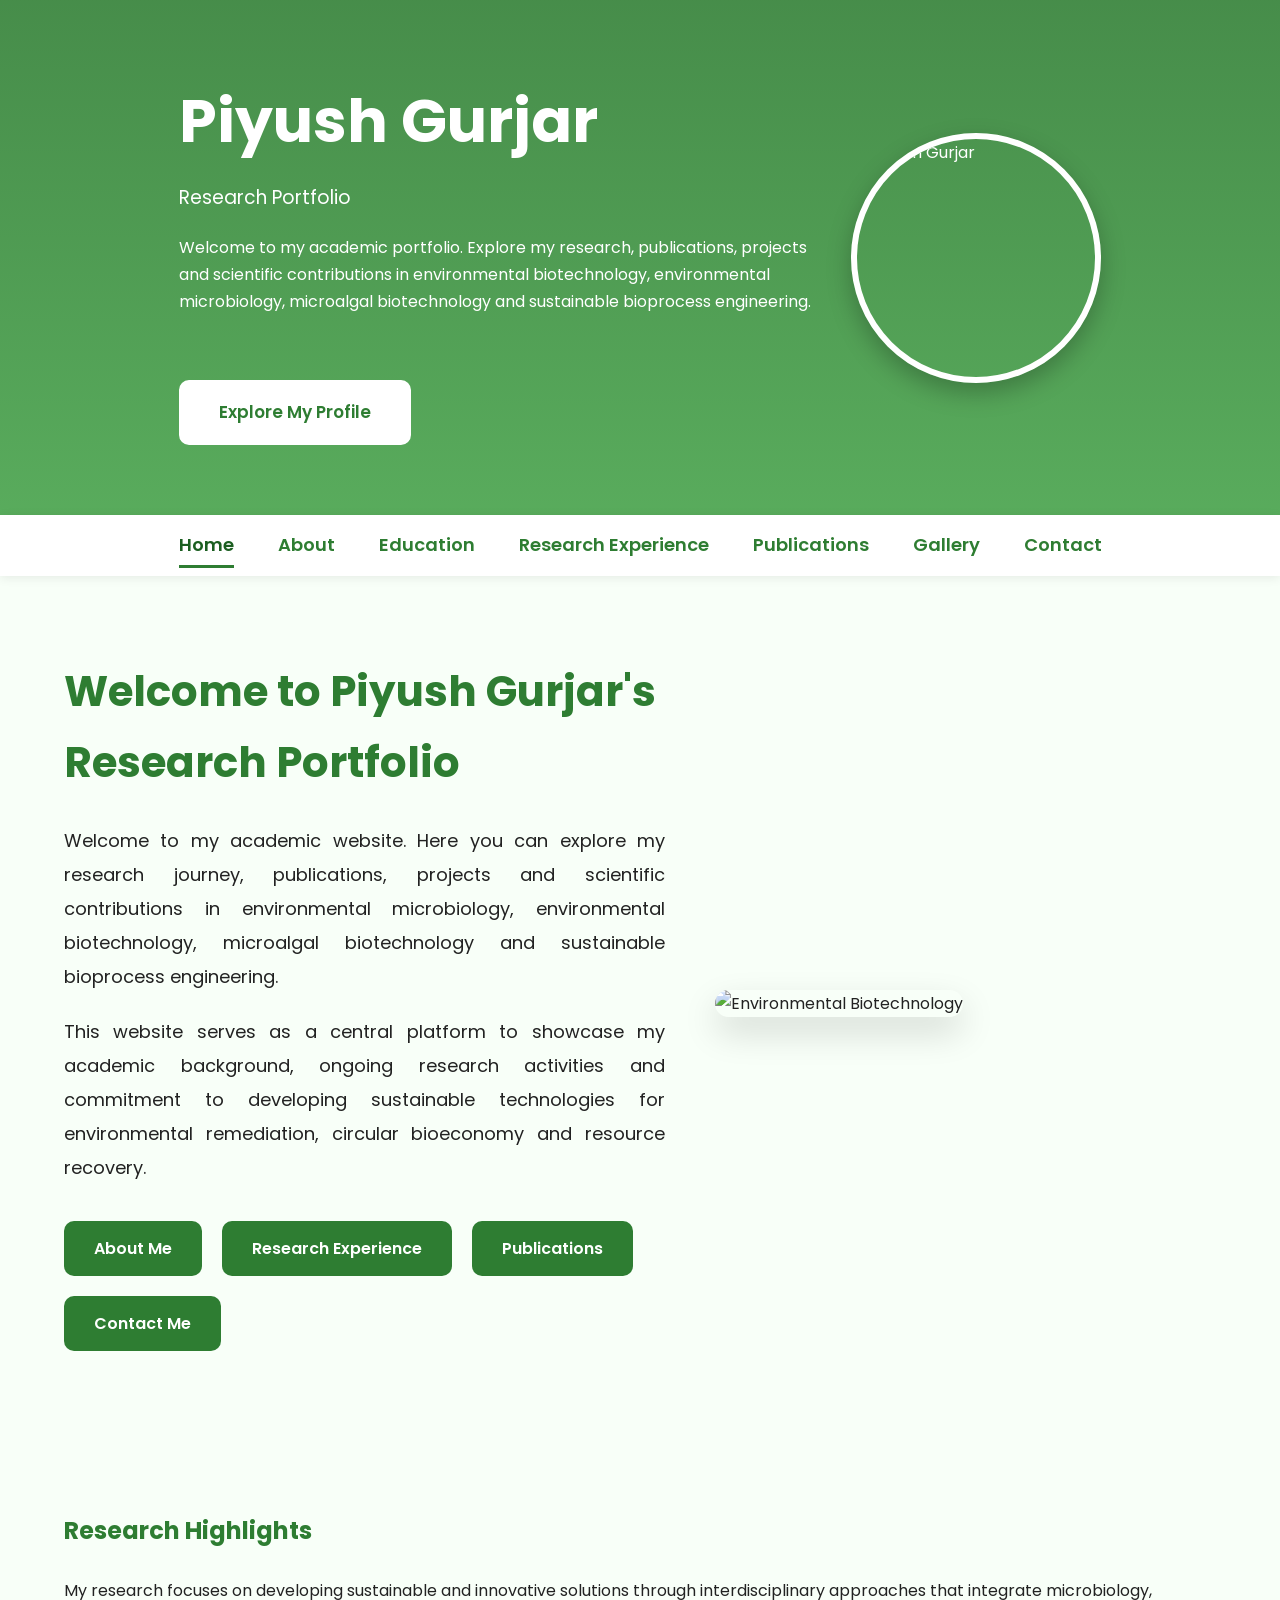
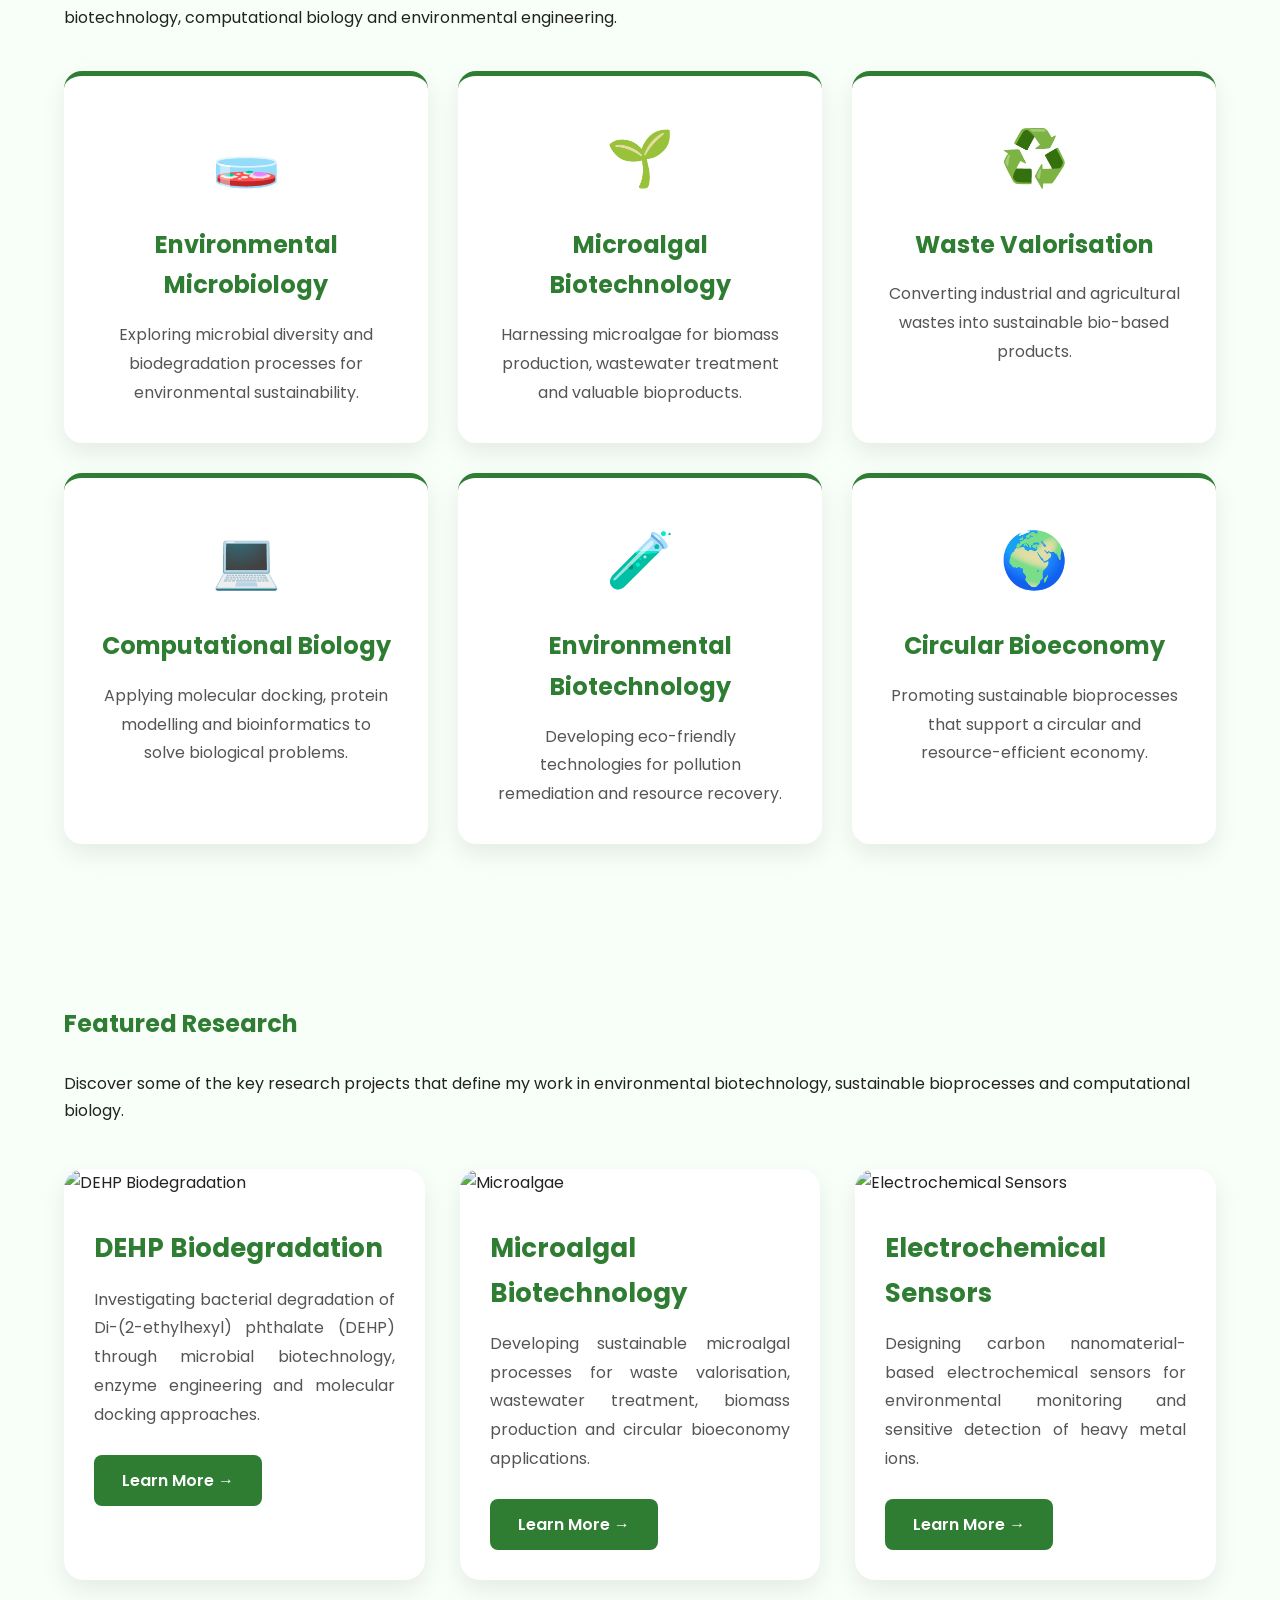
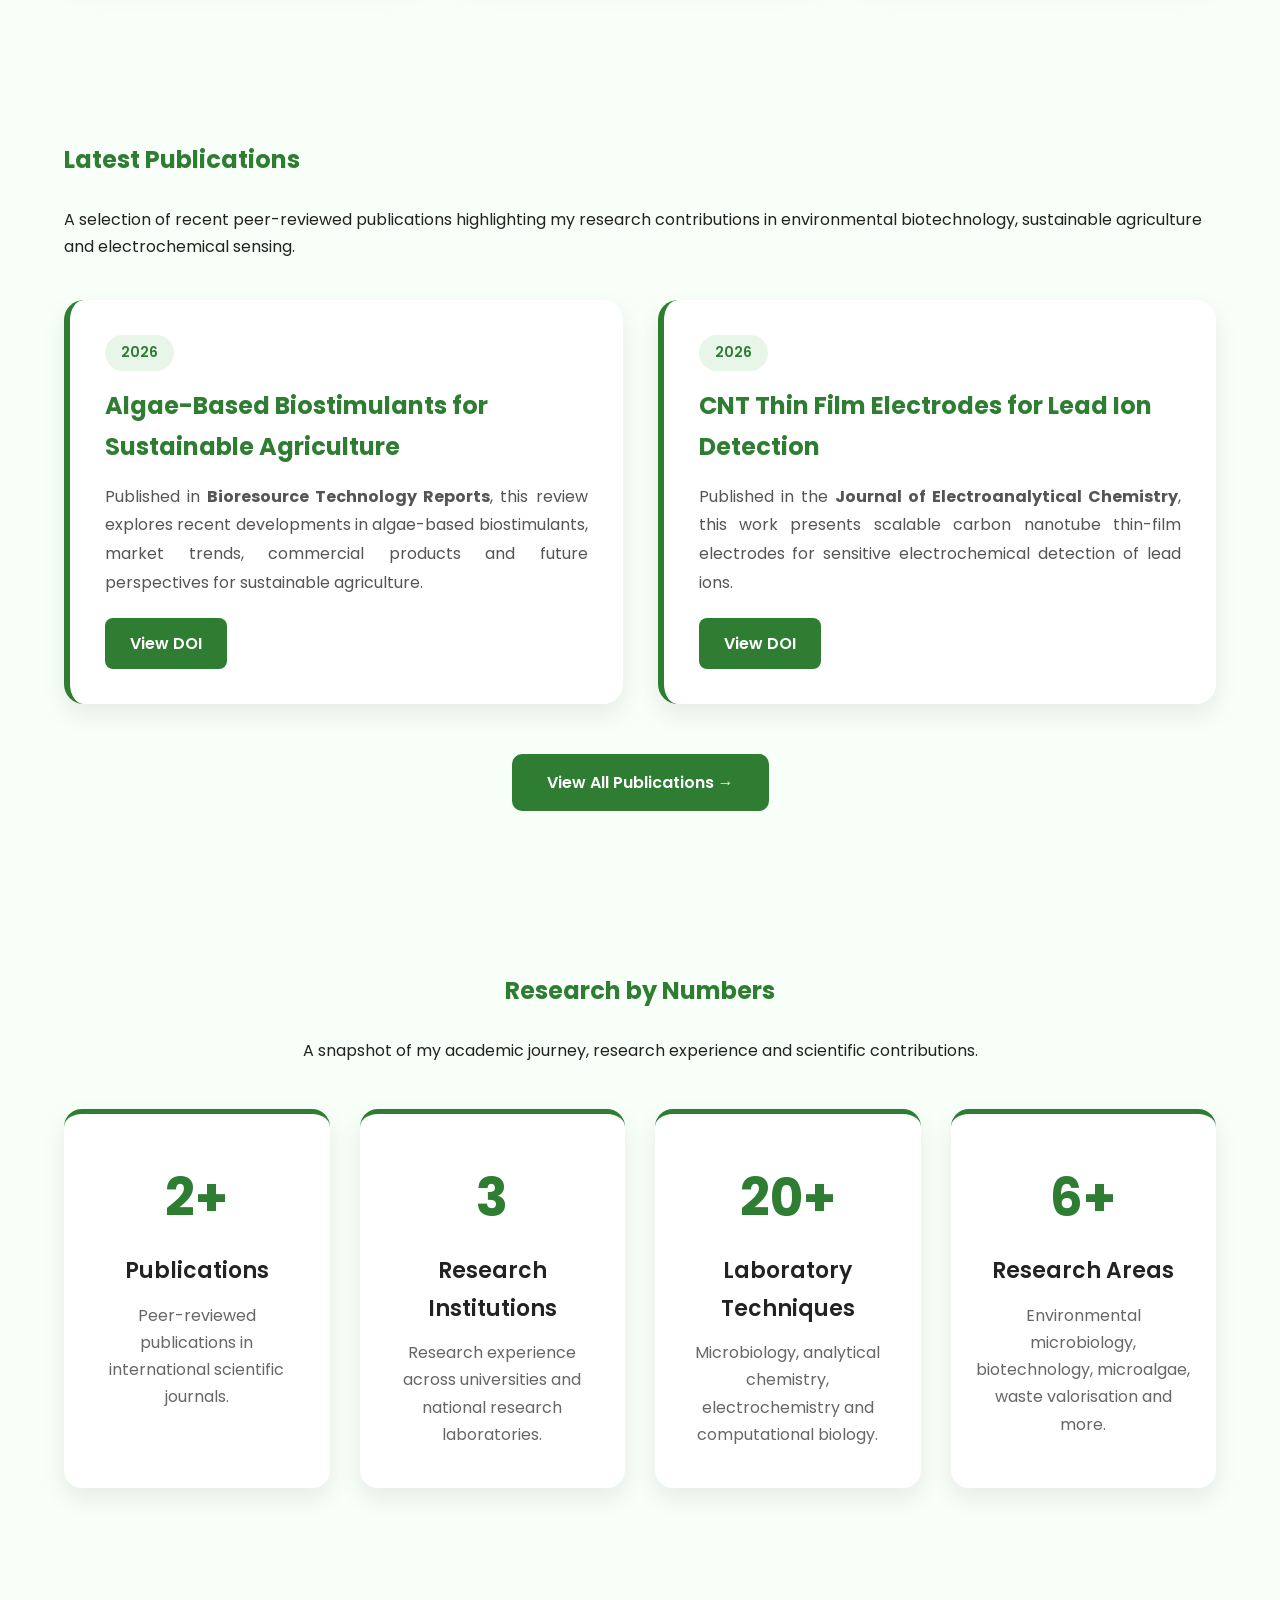
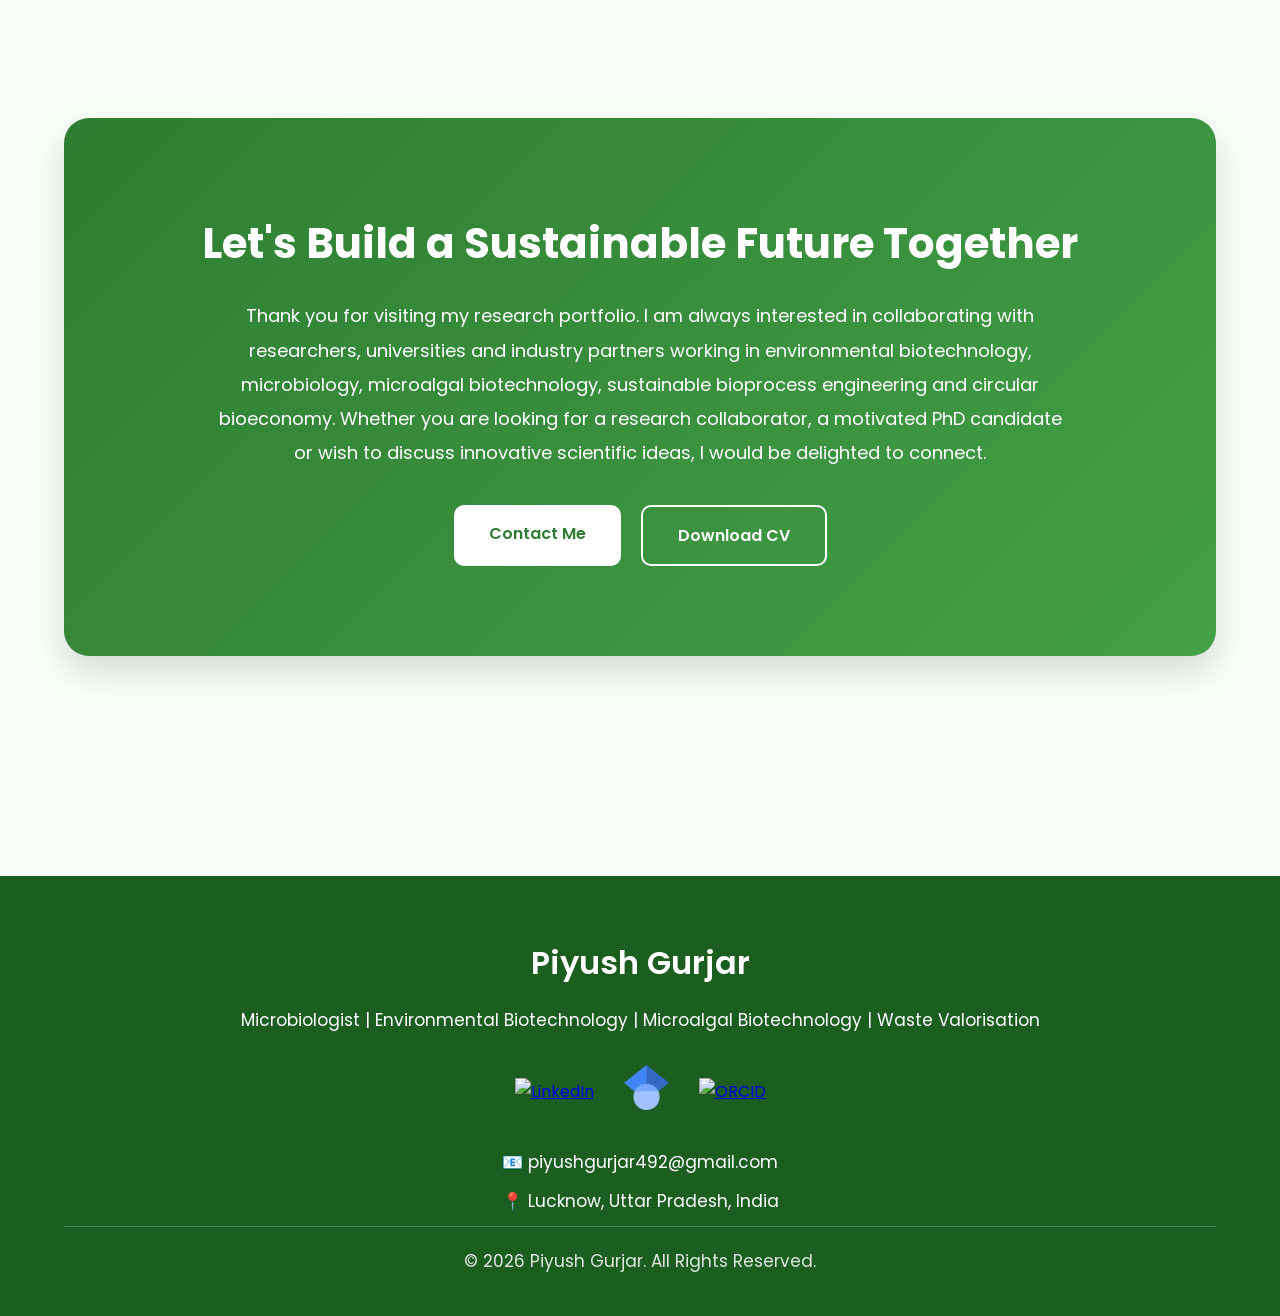
==== commit 5caa32bf: "Update index.html" ====
--- a/index.html
+++ b/index.html
@@ -95,6 +95,34 @@
 
 }
 
+/*======================================================
+                    HERO BUTTON
+=======================================================*/
+
+.button{
+
+display:inline-block;
+margin-top:30px;
+padding:16px 38px;
+background:#ffffff;
+color:#2E7D32;
+text-decoration:none;
+font-weight:600;
+font-size:17px;
+border-radius:10px;
+border:2px solid #ffffff;
+transition:all .3s ease;
+
+}
+
+.button:hover{
+
+background:#E8F5E9;
+color:#1B5E20;
+transform:translateY(-3px);
+
+}
+  
 .photo{
 
 width:250px;
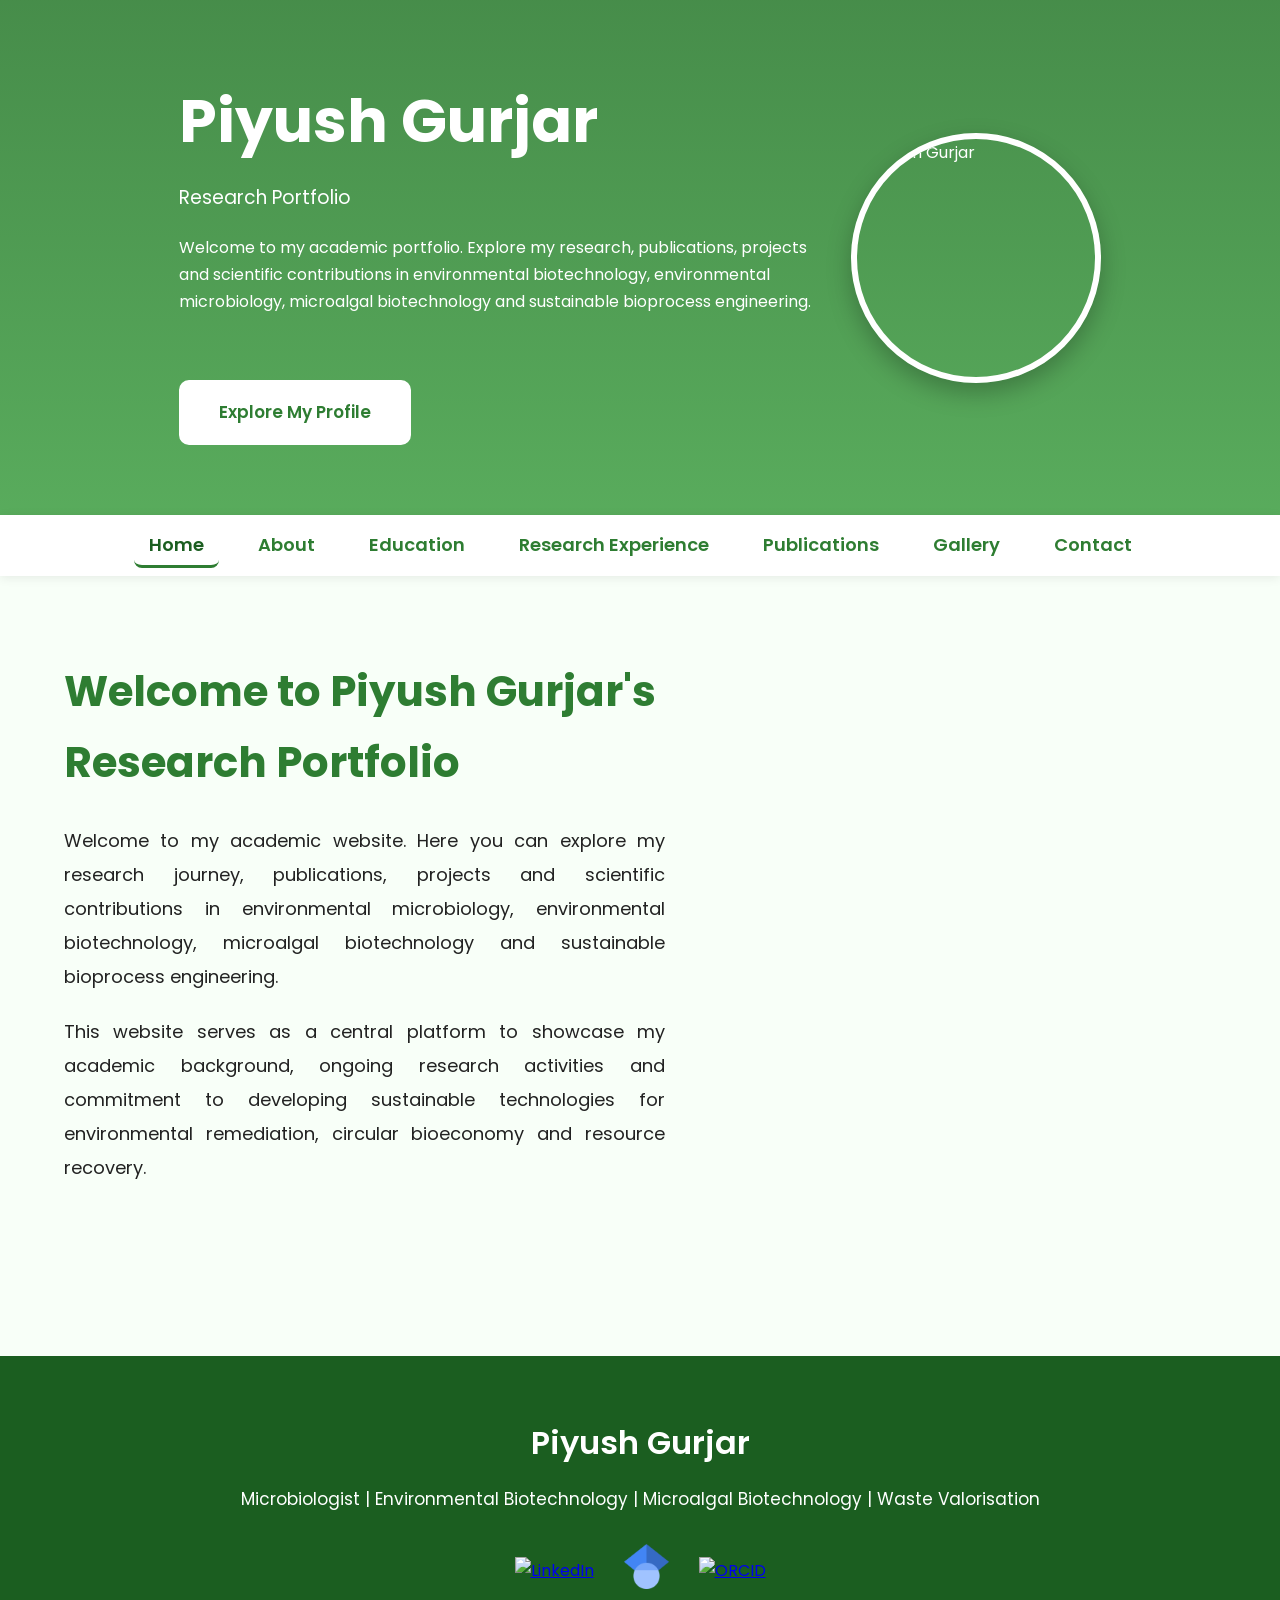
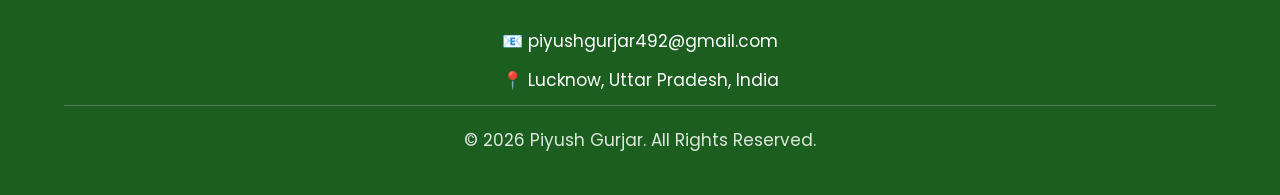
==== commit 1fd74b21: "Update index.html" ====
--- a/index.html
+++ b/index.html
@@ -160,10 +160,12 @@
 
 text-decoration:none;
 color:#2E7D32;
-margin:20px;
+margin:10px;
+padding:8px 15px;
 font-weight:600;
 font-size:18px;
 transition:.3s;
+border-radius:8px;
 
 }
 
@@ -171,8 +173,6 @@
 
 color:#1B5E20;
 background:#E8F5E9;
-padding:8px 15px;
-border-radius:8px;
 
 }
 
@@ -286,8 +286,8 @@
 
 .footer-social img.linkedin-logo{
 
-width:60px !important;
-height:60px !important;
+width:70px !important;
+height:70px !important;
 
 }
 
@@ -414,421 +414,6 @@
 transform:translateY(-4px);
 
 }
-
-/*======================================================
-                RESEARCH HIGHLIGHTS
-=======================================================*/
-
-.highlights{
-
-padding:80px 0;
-
-}
-
-.highlight-grid{
-
-display:grid;
-grid-template-columns:repeat(auto-fit,minmax(280px,1fr));
-gap:30px;
-margin-top:40px;
-
-}
-
-.highlight-card{
-
-background:white;
-padding:35px;
-text-align:center;
-border-radius:18px;
-box-shadow:0 10px 25px rgba(0,0,0,.08);
-border-top:5px solid #2E7D32;
-transition:.35s;
-
-}
-
-.highlight-card:hover{
-
-transform:translateY(-8px);
-box-shadow:0 20px 40px rgba(0,0,0,.15);
-
-}
-
-.highlight-icon{
-
-font-size:55px;
-margin-bottom:20px;
-
-}
-
-.highlight-card h3{
-
-color:#2E7D32;
-font-size:24px;
-margin-bottom:15px;
-
-}
-
-.highlight-card p{
-
-color:#555;
-line-height:1.8;
-text-align:center;
-
-}
-
-/*======================================================
-                FEATURED RESEARCH
-=======================================================*/
-
-.featured{
-
-padding:80px 0;
-
-}
-
-.featured-grid{
-
-display:grid;
-grid-template-columns:repeat(auto-fit,minmax(340px,1fr));
-gap:35px;
-margin-top:45px;
-
-}
-
-.featured-card{
-
-background:white;
-border-radius:20px;
-overflow:hidden;
-box-shadow:0 10px 25px rgba(0,0,0,.08);
-transition:.35s;
-
-}
-
-.featured-card:hover{
-
-transform:translateY(-10px);
-box-shadow:0 20px 40px rgba(0,0,0,.15);
-
-}
-
-.featured-card img{
-
-width:100%;
-height:240px;
-object-fit:cover;
-transition:.4s;
-
-}
-
-.featured-card:hover img{
-
-transform:scale(1.05);
-
-}
-
-.featured-content{
-
-padding:30px;
-
-}
-
-.featured-content h3{
-
-color:#2E7D32;
-font-size:26px;
-margin-bottom:15px;
-
-}
-
-.featured-content p{
-
-line-height:1.8;
-margin-bottom:25px;
-color:#555;
-text-align:justify;
-
-}
-
-.featured-btn{
-
-display:inline-block;
-padding:12px 28px;
-background:#2E7D32;
-color:white;
-text-decoration:none;
-font-weight:600;
-border-radius:8px;
-transition:.3s;
-
-}
-
-.featured-btn:hover{
-
-background:#1B5E20;
-
-}
-
-/*======================================================
-                LATEST PUBLICATIONS
-=======================================================*/
-
-.publication-preview{
-
-padding:80px 0;
-
-}
-
-.publication-grid{
-
-display:grid;
-grid-template-columns:repeat(auto-fit,minmax(380px,1fr));
-gap:35px;
-margin-top:40px;
-
-}
-
-.publication-card{
-
-background:white;
-padding:35px;
-border-radius:20px;
-box-shadow:0 10px 25px rgba(0,0,0,.08);
-border-left:6px solid #2E7D32;
-transition:.35s;
-
-}
-
-.publication-card:hover{
-
-transform:translateY(-8px);
-box-shadow:0 20px 40px rgba(0,0,0,.15);
-
-}
-
-.publication-year{
-
-display:inline-block;
-background:#E8F5E9;
-color:#2E7D32;
-padding:6px 16px;
-border-radius:20px;
-font-size:14px;
-font-weight:600;
-margin-bottom:15px;
-
-}
-
-.publication-card h3{
-
-color:#2E7D32;
-font-size:24px;
-margin-bottom:15px;
-
-}
-
-.publication-card p{
-
-line-height:1.8;
-text-align:justify;
-margin-bottom:20px;
-color:#555;
-
-}
-
-.publication-links{
-
-display:flex;
-gap:15px;
-flex-wrap:wrap;
-
-}
-
-.publication-btn{
-
-display:inline-block;
-padding:12px 25px;
-background:#2E7D32;
-color:white;
-text-decoration:none;
-border-radius:8px;
-font-weight:600;
-transition:.3s;
-
-}
-
-.publication-btn:hover{
-
-background:#1B5E20;
-
-}
-
-.view-all{
-
-text-align:center;
-margin-top:50px;
-
-}
-
-.view-all a{
-
-display:inline-block;
-padding:15px 35px;
-background:#2E7D32;
-color:white;
-text-decoration:none;
-border-radius:10px;
-font-weight:600;
-transition:.3s;
-
-}
-
-.view-all a:hover{
-
-background:#1B5E20;
-
-}
-
-/*======================================================
-                RESEARCH BY NUMBERS
-=======================================================*/
-
-.statistics{
-
-padding:80px 0;
-text-align:center;
-
-}
-
-.stats-grid{
-
-display:grid;
-grid-template-columns:repeat(auto-fit,minmax(220px,1fr));
-gap:30px;
-margin-top:45px;
-
-}
-
-.stat-card{
-
-background:white;
-padding:40px 25px;
-border-radius:18px;
-box-shadow:0 10px 25px rgba(0,0,0,.08);
-border-top:5px solid #2E7D32;
-transition:.35s;
-
-}
-
-.stat-card:hover{
-
-transform:translateY(-8px);
-box-shadow:0 20px 40px rgba(0,0,0,.15);
-
-}
-
-.stat-number{
-
-font-size:52px;
-font-weight:700;
-color:#2E7D32;
-margin-bottom:10px;
-
-}
-
-.stat-title{
-
-font-size:22px;
-font-weight:600;
-margin-bottom:12px;
-color:#222;
-
-}
-
-.stat-card p{
-
-font-size:16px;
-line-height:1.7;
-color:#666;
-
-}
-
-/*======================================================
-            COLLABORATION SECTION
-=======================================================*/
-
-.collaboration{
-
-padding:90px 50px;
-margin:80px 0;
-background:linear-gradient(135deg,#2E7D32,#43A047);
-border-radius:25px;
-text-align:center;
-color:white;
-box-shadow:0 15px 35px rgba(0,0,0,.15);
-
-}
-
-.collaboration h2{
-
-font-size:42px;
-margin-bottom:20px;
-color:white;
-
-}
-
-.collaboration p{
-
-max-width:850px;
-margin:0 auto 35px;
-font-size:18px;
-line-height:1.9;
-
-}
-
-.collaboration-buttons{
-
-display:flex;
-justify-content:center;
-flex-wrap:wrap;
-gap:20px;
-
-}
-
-.collaboration-btn{
-
-display:inline-block;
-padding:15px 35px;
-background:white;
-color:#2E7D32;
-text-decoration:none;
-font-weight:600;
-border-radius:10px;
-transition:.3s;
-
-}
-
-.collaboration-btn:hover{
-
-background:#E8F5E9;
-transform:translateY(-4px);
-
-}
-
-.collaboration-btn.secondary{
-
-background:transparent;
-border:2px solid white;
-color:white;
-
-}
-
-.collaboration-btn.secondary:hover{
-
-background:white;
-color:#2E7D32;
-
-}
   
 </style>
 
@@ -918,516 +503,58 @@
 
 </p>
 
-<div class="welcome-buttons">
-
-<a href="about.html" class="home-btn">
-
-About Me
-
+</div>
+
+</div>
+
+</section>
+
+</div>
+
+<!-- ===================== FOOTER ===================== -->
+
+<footer>
+
+<div class="footer-content">
+
+<h3>Piyush Gurjar</h3>
+
+<p>
+
+Microbiologist | Environmental Biotechnology | Microalgal Biotechnology | Waste Valorisation
+
+</p>
+
+<div class="footer-social">
+
+<a href="https://www.linkedin.com/in/piyush-gurjar-007026311/" target="_blank">
+   <img src="image/Linkedin.png"
+     alt="LinkedIn"
+     class="linkedin-logo">
 </a>
 
-<a href="research.html" class="home-btn">
-
-Research Experience
+<a href="https://scholar.google.com/citations?user=6r19AZgAAAAJ&hl=en" target="_blank">
+
+<img src="image/Google Scholar.png" alt="Google Scholar">
 
 </a>
 
-<a href="publications.html" class="home-btn">
-
-Publications
+<a href="https://orcid.org/0009-0009-3135-6695" target="_blank">
+
+<img src="image/ORCID_iD.png" alt="ORCID">
 
 </a>
 
-<a href="contact.html" class="home-btn">
-
-Contact Me
-
-</a>
-
-</div>
-
-</div>
-
-<div class="welcome-image">
-
-<img src="image/home-banner.jpg" alt="Environmental Biotechnology">
-
-</div>
-
-</div>
-
-</section>
-
-<!--======================================================
-                RESEARCH HIGHLIGHTS
-=======================================================-->
-
-<section class="highlights">
-
-<h2>Research Highlights</h2>
+</div>
 
 <p>
 
-My research focuses on developing sustainable and innovative solutions through interdisciplinary approaches that integrate microbiology, biotechnology, computational biology and environmental engineering.
-
-</p>
-
-<div class="highlight-grid">
-
-<div class="highlight-card">
-
-<div class="highlight-icon">🧫</div>
-
-<h3>Environmental Microbiology</h3>
+📧 piyushgurjar492@gmail.com
+
+</p>
 
 <p>
 
-Exploring microbial diversity and biodegradation processes for environmental sustainability.
-
-</p>
-
-</div>
-
-<div class="highlight-card">
-
-<div class="highlight-icon">🌱</div>
-
-<h3>Microalgal Biotechnology</h3>
-
-<p>
-
-Harnessing microalgae for biomass production, wastewater treatment and valuable bioproducts.
-
-</p>
-
-</div>
-
-<div class="highlight-card">
-
-<div class="highlight-icon">♻️</div>
-
-<h3>Waste Valorisation</h3>
-
-<p>
-
-Converting industrial and agricultural wastes into sustainable bio-based products.
-
-</p>
-
-</div>
-
-<div class="highlight-card">
-
-<div class="highlight-icon">💻</div>
-
-<h3>Computational Biology</h3>
-
-<p>
-
-Applying molecular docking, protein modelling and bioinformatics to solve biological problems.
-
-</p>
-
-</div>
-
-<div class="highlight-card">
-
-<div class="highlight-icon">🧪</div>
-
-<h3>Environmental Biotechnology</h3>
-
-<p>
-
-Developing eco-friendly technologies for pollution remediation and resource recovery.
-
-</p>
-
-</div>
-
-<div class="highlight-card">
-
-<div class="highlight-icon">🌍</div>
-
-<h3>Circular Bioeconomy</h3>
-
-<p>
-
-Promoting sustainable bioprocesses that support a circular and resource-efficient economy.
-
-</p>
-
-</div>
-
-</div>
-
-</section>
-
-<!--======================================================
-                FEATURED RESEARCH
-=======================================================-->
-
-<section class="featured">
-
-<h2>Featured Research</h2>
-
-<p>
-
-Discover some of the key research projects that define my work in environmental biotechnology, sustainable bioprocesses and computational biology.
-
-</p>
-
-<div class="featured-grid">
-
-<!--================ Project 1 =================-->
-
-<div class="featured-card">
-
-<img src="image/dehp-home.jpg" alt="DEHP Biodegradation">
-
-<div class="featured-content">
-
-<h3>DEHP Biodegradation</h3>
-
-<p>
-
-Investigating bacterial degradation of Di-(2-ethylhexyl) phthalate (DEHP) through microbial biotechnology, enzyme engineering and molecular docking approaches.
-
-</p>
-
-<a href="research.html" class="featured-btn">
-
-Learn More →
-
-</a>
-
-</div>
-
-</div>
-
-<!--================ Project 2 =================-->
-
-<div class="featured-card">
-
-<img src="image/algae-home.jpg" alt="Microalgae">
-
-<div class="featured-content">
-
-<h3>Microalgal Biotechnology</h3>
-
-<p>
-
-Developing sustainable microalgal processes for waste valorisation, wastewater treatment, biomass production and circular bioeconomy applications.
-
-</p>
-
-<a href="research.html" class="featured-btn">
-
-Learn More →
-
-</a>
-
-</div>
-
-</div>
-
-<!--================ Project 3 =================-->
-
-<div class="featured-card">
-
-<img src="image/sensor-home.jpg" alt="Electrochemical Sensors">
-
-<div class="featured-content">
-
-<h3>Electrochemical Sensors</h3>
-
-<p>
-
-Designing carbon nanomaterial-based electrochemical sensors for environmental monitoring and sensitive detection of heavy metal ions.
-
-</p>
-
-<a href="research.html" class="featured-btn">
-
-Learn More →
-
-</a>
-
-</div>
-
-</div>
-
-</section>
-
-<!--======================================================
-                LATEST PUBLICATIONS
-=======================================================-->
-
-<section class="publication-preview">
-
-<h2>Latest Publications</h2>
-
-<p>
-
-A selection of recent peer-reviewed publications highlighting my research contributions in environmental biotechnology, sustainable agriculture and electrochemical sensing.
-
-</p>
-
-<div class="publication-grid">
-
-<!--================ Publication 1 =================-->
-
-<div class="publication-card">
-
-<div class="publication-year">
-
-2026
-
-</div>
-
-<h3>
-
-Algae-Based Biostimulants for Sustainable Agriculture
-
-</h3>
-
-<p>
-
-Published in <b>Bioresource Technology Reports</b>, this review explores recent developments in algae-based biostimulants, market trends, commercial products and future perspectives for sustainable agriculture.
-
-</p>
-
-<div class="publication-links">
-
-<a href="https://doi.org/10.1016/j.biteb.2026.102892" target="_blank" class="publication-btn">
-
-View DOI
-
-</a>
-
-</div>
-
-</div>
-
-<!--================ Publication 2 =================-->
-
-<div class="publication-card">
-
-<div class="publication-year">
-
-2026
-
-</div>
-
-<h3>
-
-CNT Thin Film Electrodes for Lead Ion Detection
-
-</h3>
-
-<p>
-
-Published in the <b>Journal of Electroanalytical Chemistry</b>, this work presents scalable carbon nanotube thin-film electrodes for sensitive electrochemical detection of lead ions.
-
-</p>
-
-<div class="publication-links">
-
-<a href="https://doi.org/10.1016/j.jelechem.2026.120284" target="_blank" class="publication-btn">
-
-View DOI
-
-</a>
-
-</div>
-
-</div>
-
-</div>
-
-<div class="view-all">
-
-<a href="publications.html">
-
-View All Publications →
-
-</a>
-
-</div>
-
-</section>
-
-<!--======================================================
-                RESEARCH BY NUMBERS
-=======================================================-->
-
-<section class="statistics">
-
-<h2>Research by Numbers</h2>
-
-<p>
-
-A snapshot of my academic journey, research experience and scientific contributions.
-
-</p>
-
-<div class="stats-grid">
-
-<div class="stat-card">
-
-<div class="stat-number">2+</div>
-
-<div class="stat-title">
-
-Publications
-
-</div>
-
-<p>
-
-Peer-reviewed publications in international scientific journals.
-
-</p>
-
-</div>
-
-<div class="stat-card">
-
-<div class="stat-number">3</div>
-
-<div class="stat-title">
-
-Research Institutions
-
-</div>
-
-<p>
-
-Research experience across universities and national research laboratories.
-
-</p>
-
-</div>
-
-<div class="stat-card">
-
-<div class="stat-number">20+</div>
-
-<div class="stat-title">
-
-Laboratory Techniques
-
-</div>
-
-<p>
-
-Microbiology, analytical chemistry, electrochemistry and computational biology.
-
-</p>
-
-</div>
-
-<div class="stat-card">
-
-<div class="stat-number">6+</div>
-
-<div class="stat-title">
-
-Research Areas
-
-</div>
-
-<p>
-
-Environmental microbiology, biotechnology, microalgae, waste valorisation and more.
-
-</p>
-
-</div>
-
-</div>
-
-</section>
-
-<!--======================================================
-            LET'S BUILD A SUSTAINABLE FUTURE TOGETHER
-=======================================================-->
-
-<section>
-
-<div class="collaboration">
-
-<h2>Let's Build a Sustainable Future Together</h2>
-
-<p>
-
-Thank you for visiting my research portfolio. I am always interested in collaborating with researchers, universities and industry partners working in environmental biotechnology, microbiology, microalgal biotechnology, sustainable bioprocess engineering and circular bioeconomy. Whether you are looking for a research collaborator, a motivated PhD candidate or wish to discuss innovative scientific ideas, I would be delighted to connect.
-
-</p>
-
-<div class="collaboration-buttons">
-
-<a href="contact.html" class="collaboration-btn">
-
-Contact Me
-
-</a>
-
-<a href="cv/Piyush_Gurjar_CV.pdf" class="collaboration-btn secondary">
-
-Download CV
-
-</a>
-
-</div>
-
-</div>
-
-</section>
-
-</div>
-  
-<!-- ===================== FOOTER ===================== -->
-
-<footer>
-
-<div class="footer-content">
-
-<h3>Piyush Gurjar</h3>
-
-<p>
-
-Microbiologist | Environmental Biotechnology | Microalgal Biotechnology | Waste Valorisation
-
-</p>
-
-<div class="footer-social">
-
-<a href="https://www.linkedin.com/in/piyush-gurjar-007026311/" target="_blank">
-    <img src="image/Linkedin.png" alt="LinkedIn" style="width:65px; height:65px;">
-</a>
-
-<a href="https://scholar.google.com/citations?user=6r19AZgAAAAJ&hl=en" target="_blank">
-
-<img src="image/Google Scholar.png" alt="Google Scholar">
-
-</a>
-
-<a href="https://orcid.org/0009-0009-3135-6695" target="_blank">
-
-<img src="image/ORCID_iD.png" alt="ORCID">
-
-</a>
-
-</div>
-
-<p>
-
-📧 piyushgurjar492@gmail.com
-
-</p>
-
-<p>
-
 📍 Lucknow, Uttar Pradesh, India
 
 </p>
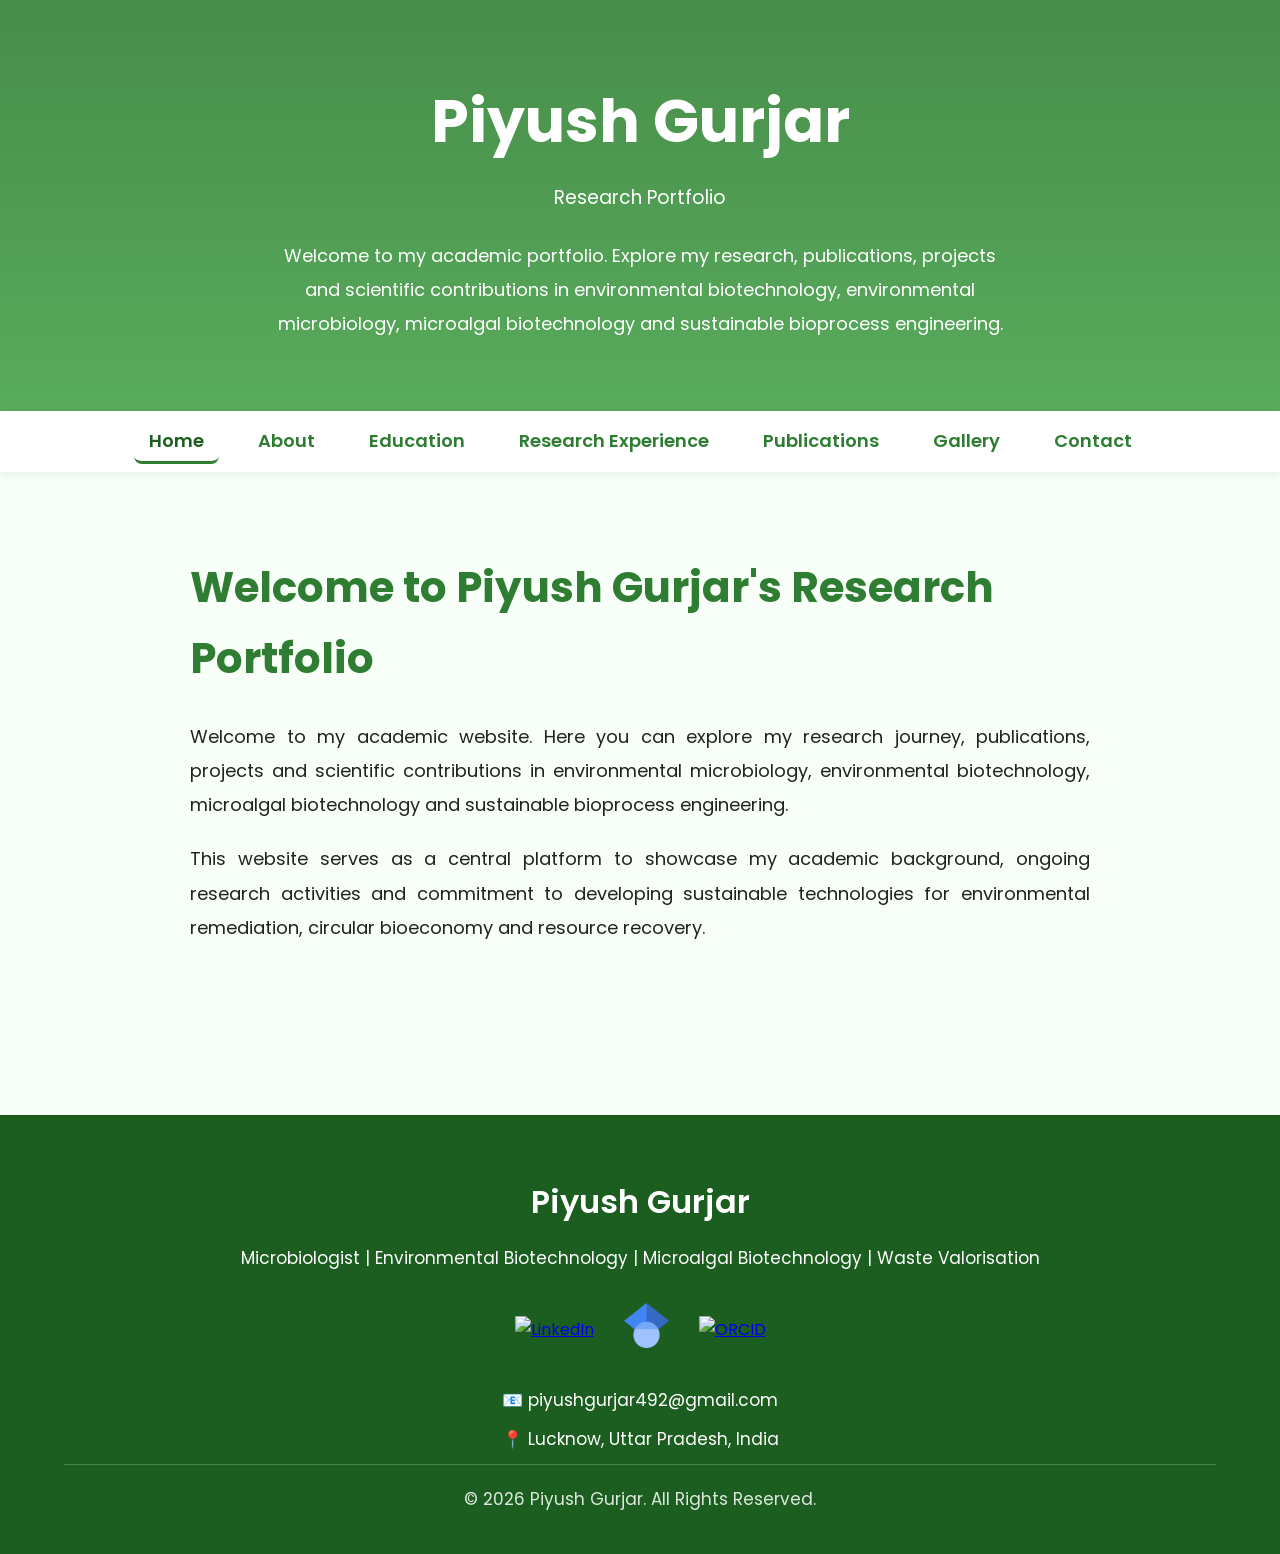
==== commit 62943d48: "Update index.html" ====
--- a/index.html
+++ b/index.html
@@ -62,15 +62,17 @@
 .hero{
 
 display:flex;
-justify-content:space-between;
+justify-content:center;
 align-items:center;
-flex-wrap:wrap;
+text-align:center;
 
 }
 
 .hero-text{
 
-flex:1;
+max-width:850px;
+margin:auto;
+text-align:center;
 
 }
 
@@ -91,57 +93,16 @@
 
 .hero p{
 
-max-width:650px;
+max-width:750px;
+margin:25px auto 0;
+font-size:18px;
+line-height:1.9;
 
 }
 
 /*======================================================
                     HERO BUTTON
 =======================================================*/
-
-.button{
-
-display:inline-block;
-margin-top:30px;
-padding:16px 38px;
-background:#ffffff;
-color:#2E7D32;
-text-decoration:none;
-font-weight:600;
-font-size:17px;
-border-radius:10px;
-border:2px solid #ffffff;
-transition:all .3s ease;
-
-}
-
-.button:hover{
-
-background:#E8F5E9;
-color:#1B5E20;
-transform:translateY(-3px);
-
-}
-  
-.photo{
-
-width:250px;
-height:250px;
-border-radius:50%;
-overflow:hidden;
-border:6px solid white;
-box-shadow:0 10px 25px rgba(0,0,0,0.25);
-
-}
-
-.photo img{
-
-width:100%;
-height:100%;
-object-fit:cover;
-display:block;
-
-}
 
 nav{
 
@@ -309,12 +270,6 @@
 
 }
 
-.photo{
-
-margin-top:40px;
-
-}
-
 .hero h1{
 
 font-size:36px;
@@ -335,13 +290,8 @@
 
 .welcome-grid{
 
-display:grid;
-
-grid-template-columns:1.2fr 1fr;
-
-gap:50px;
-
-align-items:center;
+max-width:900px;
+margin:auto;
 
 }
 
@@ -364,54 +314,6 @@
 margin-bottom:20px;
 
 text-align:justify;
-
-}
-
-.welcome-image img{
-
-width:100%;
-
-border-radius:20px;
-
-box-shadow:0 15px 35px rgba(0,0,0,.15);
-
-}
-
-.welcome-buttons{
-
-margin-top:35px;
-
-display:flex;
-
-gap:20px;
-
-flex-wrap:wrap;
-
-}
-
-.home-btn{
-
-background:#2E7D32;
-
-color:white;
-
-padding:14px 30px;
-
-text-decoration:none;
-
-border-radius:10px;
-
-font-weight:600;
-
-transition:.3s;
-
-}
-
-.home-btn:hover{
-
-background:#1B5E20;
-
-transform:translateY(-4px);
 
 }
   
@@ -437,25 +339,9 @@
 
 </p>
 
-<div class="welcome-buttons">
-
-<a href="about.html" class="button">
-
-Explore My Profile
-
-</a>
-
 </div>
 
 </div> <!-- Close hero-text -->
-
-<div class="photo">
-
-<img src="image/WhatsApp.jpg" alt="Piyush Gurjar">
-
-</div>
-
-</div> <!-- Close hero -->
 
 </header>
 
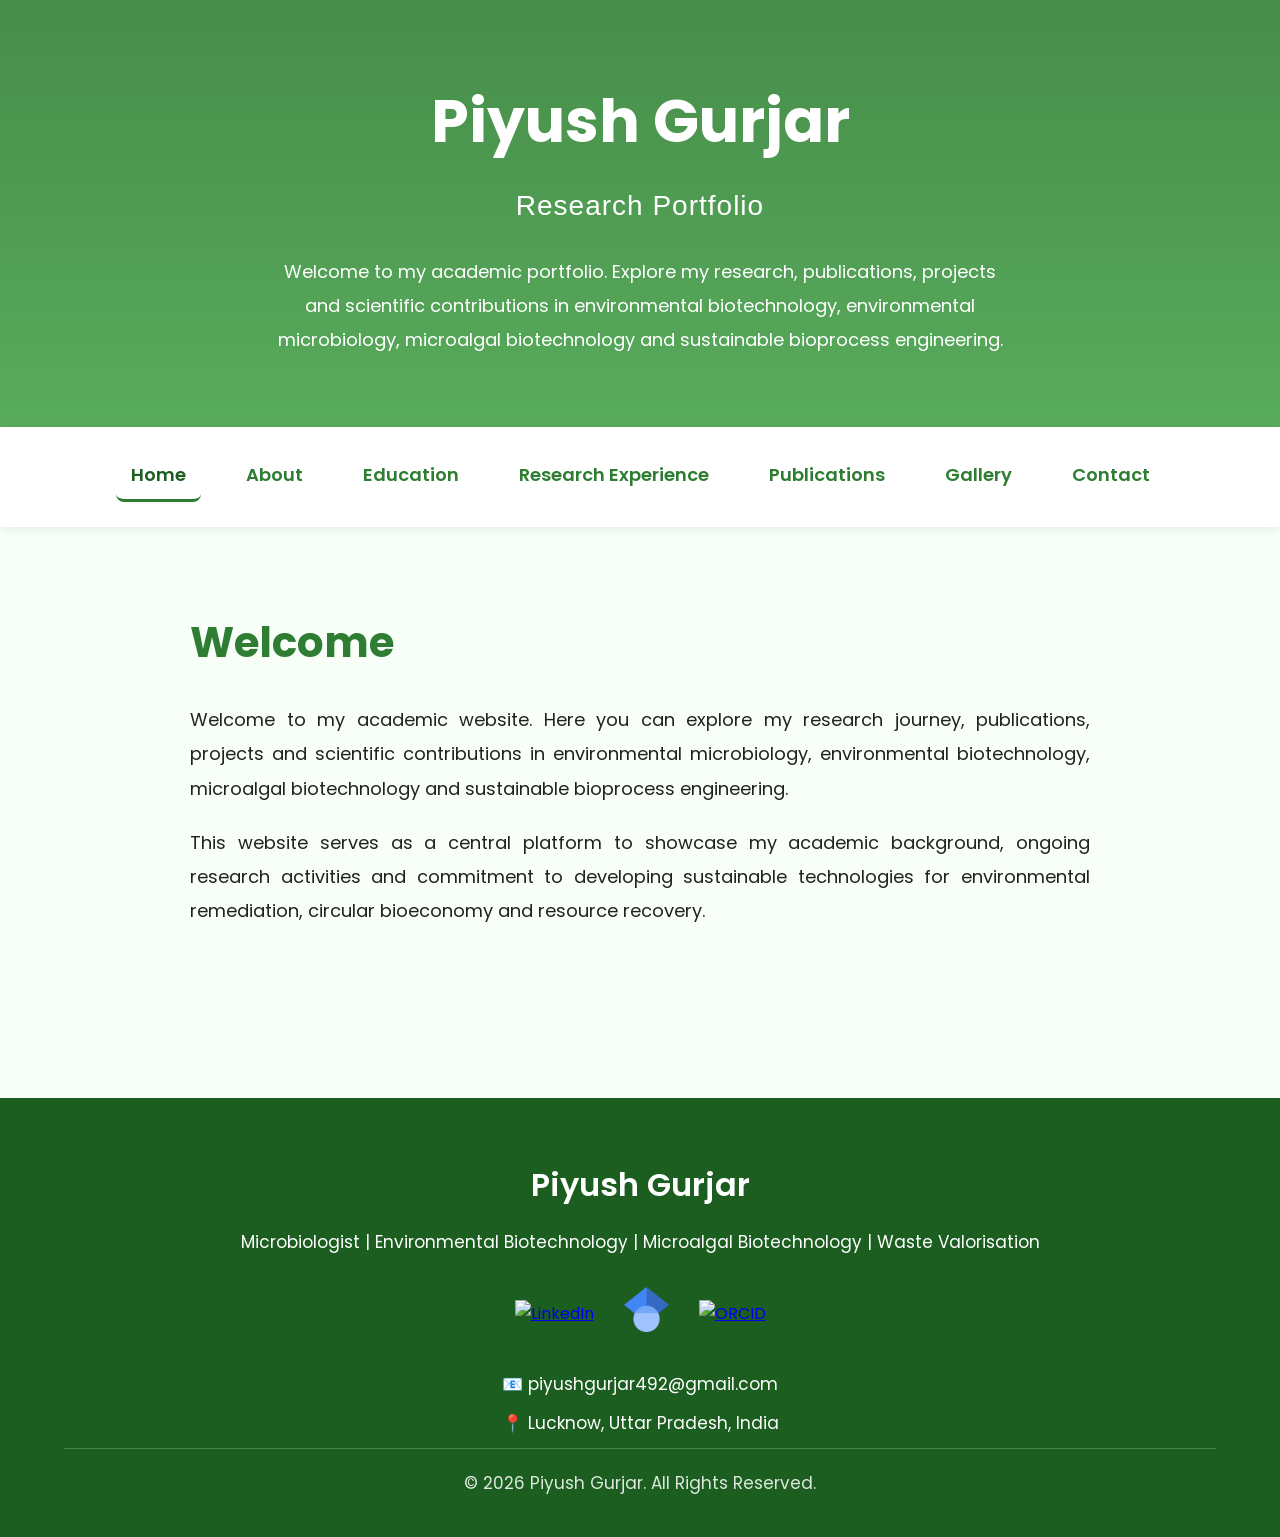
==== commit fa2afb37: "Update index.html" ====
--- a/index.html
+++ b/index.html
@@ -86,8 +86,10 @@
 
 .hero h3{
 
-font-weight:400;
+font-size:28px;
+font-weight:500;
 margin-bottom:20px;
+letter-spacing:1px;
 
 }
 
@@ -108,7 +110,10 @@
 
 background:white;
 padding:15px;
-text-align:center;
+display:flex;
+justify-content:center;
+flex-wrap:wrap;
+gap:10px;
 box-shadow:0 2px 10px rgba(0,0,0,.08);
 
 position:sticky;
@@ -341,7 +346,7 @@
 
 </div>
 
-</div> <!-- Close hero-text -->
+</div>
 
 </header>
 
@@ -375,7 +380,7 @@
 
 <div class="welcome-text">
 
-<h2>Welcome to Piyush Gurjar's Research Portfolio</h2>
+<h2>Welcome</h2>
 
 <p>
 
@@ -435,7 +440,13 @@
 
 <p>
 
-📧 piyushgurjar492@gmail.com
+📧
+<a href="mailto:piyushgurjar492@gmail.com"
+style="color:white;text-decoration:none;">
+
+piyushgurjar492@gmail.com
+
+</a>
 
 </p>
 
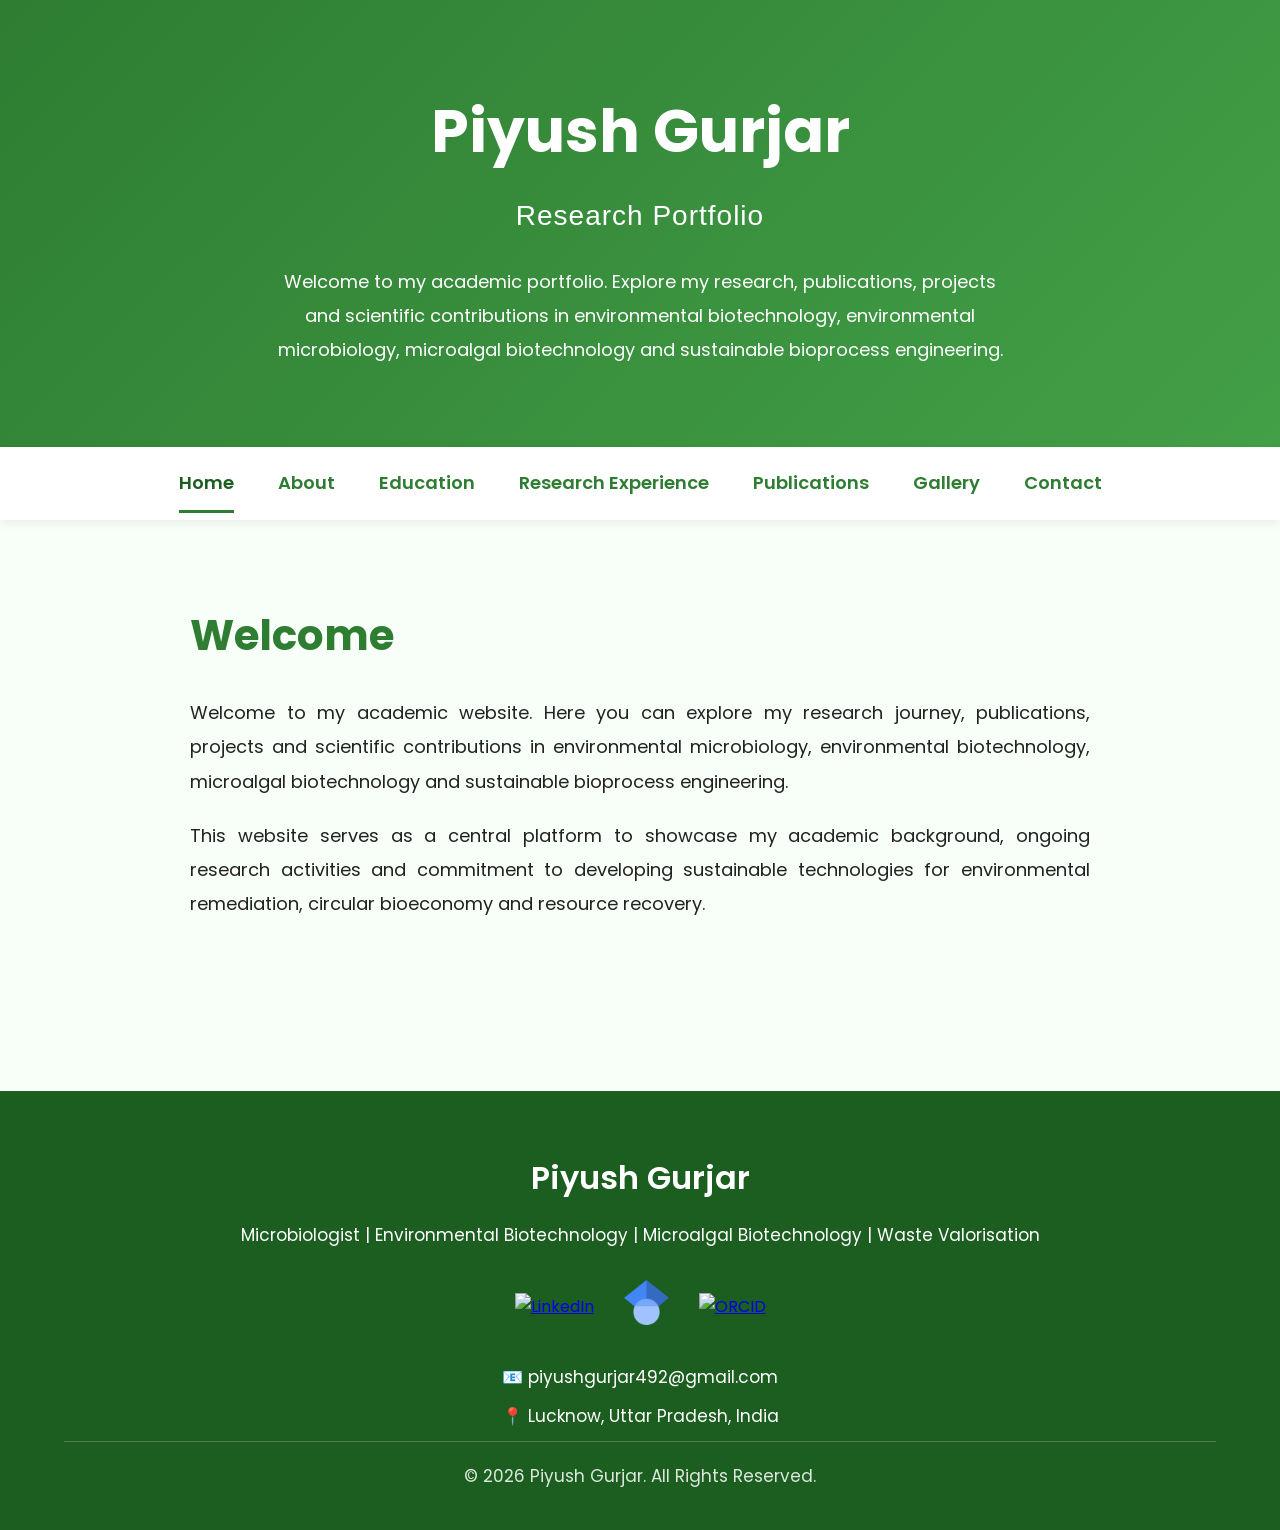
==== commit 08237f4a: "Update index.html" ====
--- a/index.html
+++ b/index.html
@@ -42,12 +42,9 @@
 
 header{
 
-background:
-linear-gradient(rgba(46,125,50,.88),rgba(67,160,71,.88)),
-url("image/header-bg.jpg") center/cover;
-
-padding:70px 10%;
+background:linear-gradient(135deg,#2E7D32,#43A047);
 color:white;
+padding:80px 8%;
 
 }
 
@@ -103,19 +100,15 @@
 }
 
 /*======================================================
-                    HERO BUTTON
+                    NAVIGATION
 =======================================================*/
 
 nav{
 
 background:white;
 padding:15px;
-display:flex;
-justify-content:center;
-flex-wrap:wrap;
-gap:10px;
+text-align:center;
 box-shadow:0 2px 10px rgba(0,0,0,.08);
-
 position:sticky;
 top:0;
 z-index:1000;
@@ -124,29 +117,40 @@
 
 nav a{
 
+position:relative;
+display:inline-block;
 text-decoration:none;
 color:#2E7D32;
-margin:10px;
-padding:8px 15px;
+margin:0 20px;
+padding:6px 0;
 font-weight:600;
 font-size:18px;
 transition:.3s;
-border-radius:8px;
 
 }
 
 nav a:hover{
 
 color:#1B5E20;
-background:#E8F5E9;
 
 }
 
 nav a.active{
 
 color:#1B5E20;
-border-bottom:3px solid #2E7D32;
-padding-bottom:8px;
+
+}
+
+nav a.active::after{
+
+content:"";
+position:absolute;
+left:0;
+bottom:-8px;
+width:100%;
+height:3px;
+background:#2E7D32;
+border-radius:0;
 
 }
 
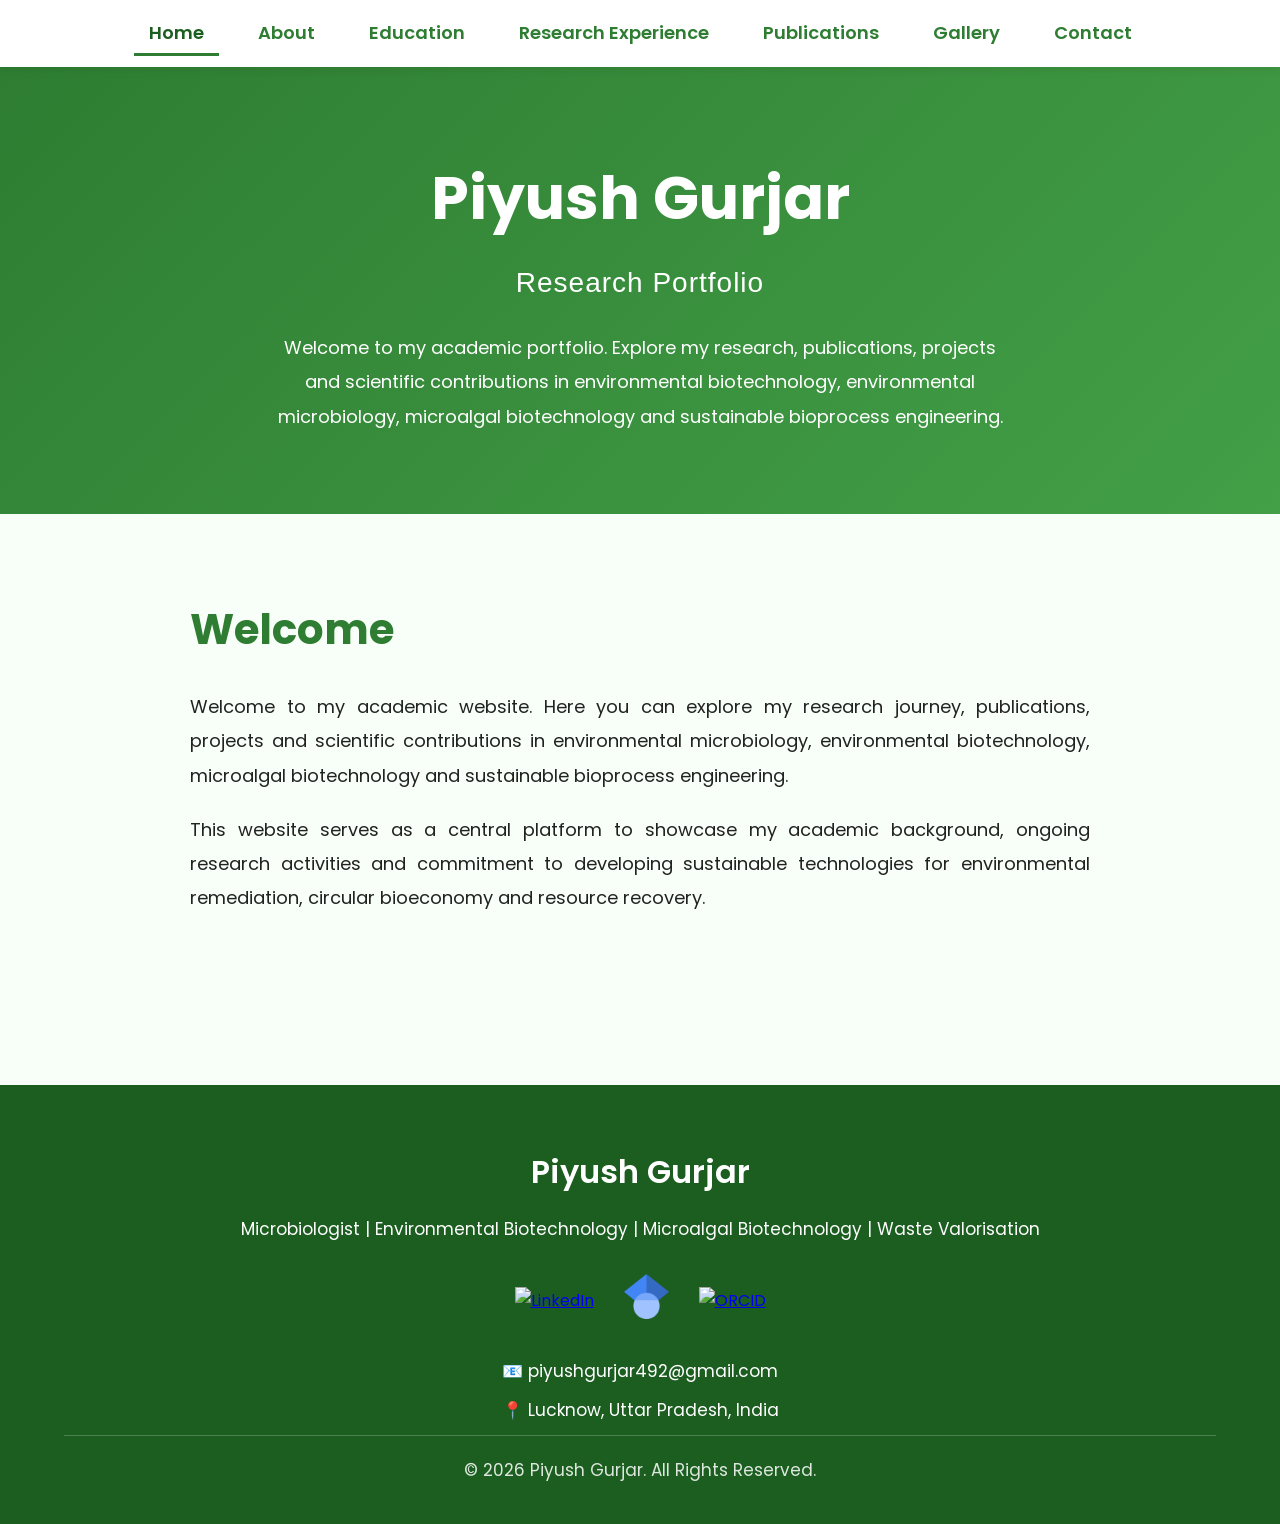
==== commit e25d2212: "Update index.html" ====
--- a/index.html
+++ b/index.html
@@ -106,31 +106,36 @@
 nav{
 
 background:white;
-padding:15px;
+
+padding:18px;
+
 text-align:center;
+
 box-shadow:0 2px 10px rgba(0,0,0,.08);
+
 position:sticky;
+
 top:0;
+
 z-index:1000;
 
 }
 
 nav a{
 
-position:relative;
-display:inline-block;
 text-decoration:none;
+margin:10px;
+padding:8px 15px;
+font-size:18px;
+font-weight:600;
 color:#2E7D32;
-margin:0 20px;
-padding:6px 0;
-font-weight:600;
-font-size:18px;
 transition:.3s;
 
 }
 
 nav a:hover{
 
+background:#E8F5E9;
 color:#1B5E20;
 
 }
@@ -138,25 +143,14 @@
 nav a.active{
 
 color:#1B5E20;
-
-}
-
-nav a.active::after{
-
-content:"";
-position:absolute;
-left:0;
-bottom:-8px;
-width:100%;
-height:3px;
-background:#2E7D32;
-border-radius:0;
+border-bottom:3px solid #2E7D32;
+padding-bottom:8px;
 
 }
 
 section{
 
-padding:70px 0;
+padding:30px 0;
 
 }
 
@@ -332,6 +326,24 @@
 
 <body>
 
+<nav>
+
+<a href="index.html" class="active">Home</a>
+
+<a href="about.html">About</a>
+
+<a href="education.html">Education</a>
+
+<a href="research.html">Research Experience</a>
+
+<a href="publications.html">Publications</a>
+
+<a href="gallery.html">Gallery</a>
+
+<a href="contact.html">Contact</a>
+
+</nav>
+
 <header>
 
 <div class="container hero">
@@ -353,24 +365,6 @@
 </div>
 
 </header>
-
-<nav>
-
-<a href="index.html" class="active">Home</a>
-
-<a href="about.html">About</a>
-
-<a href="education.html">Education</a>
-
-<a href="research.html">Research Experience</a>
-
-<a href="publications.html">Publications</a>
-
-<a href="gallery.html">Gallery</a>
-
-<a href="contact.html">Contact</a>
-
-</nav>
 
 <div class="container">
 
